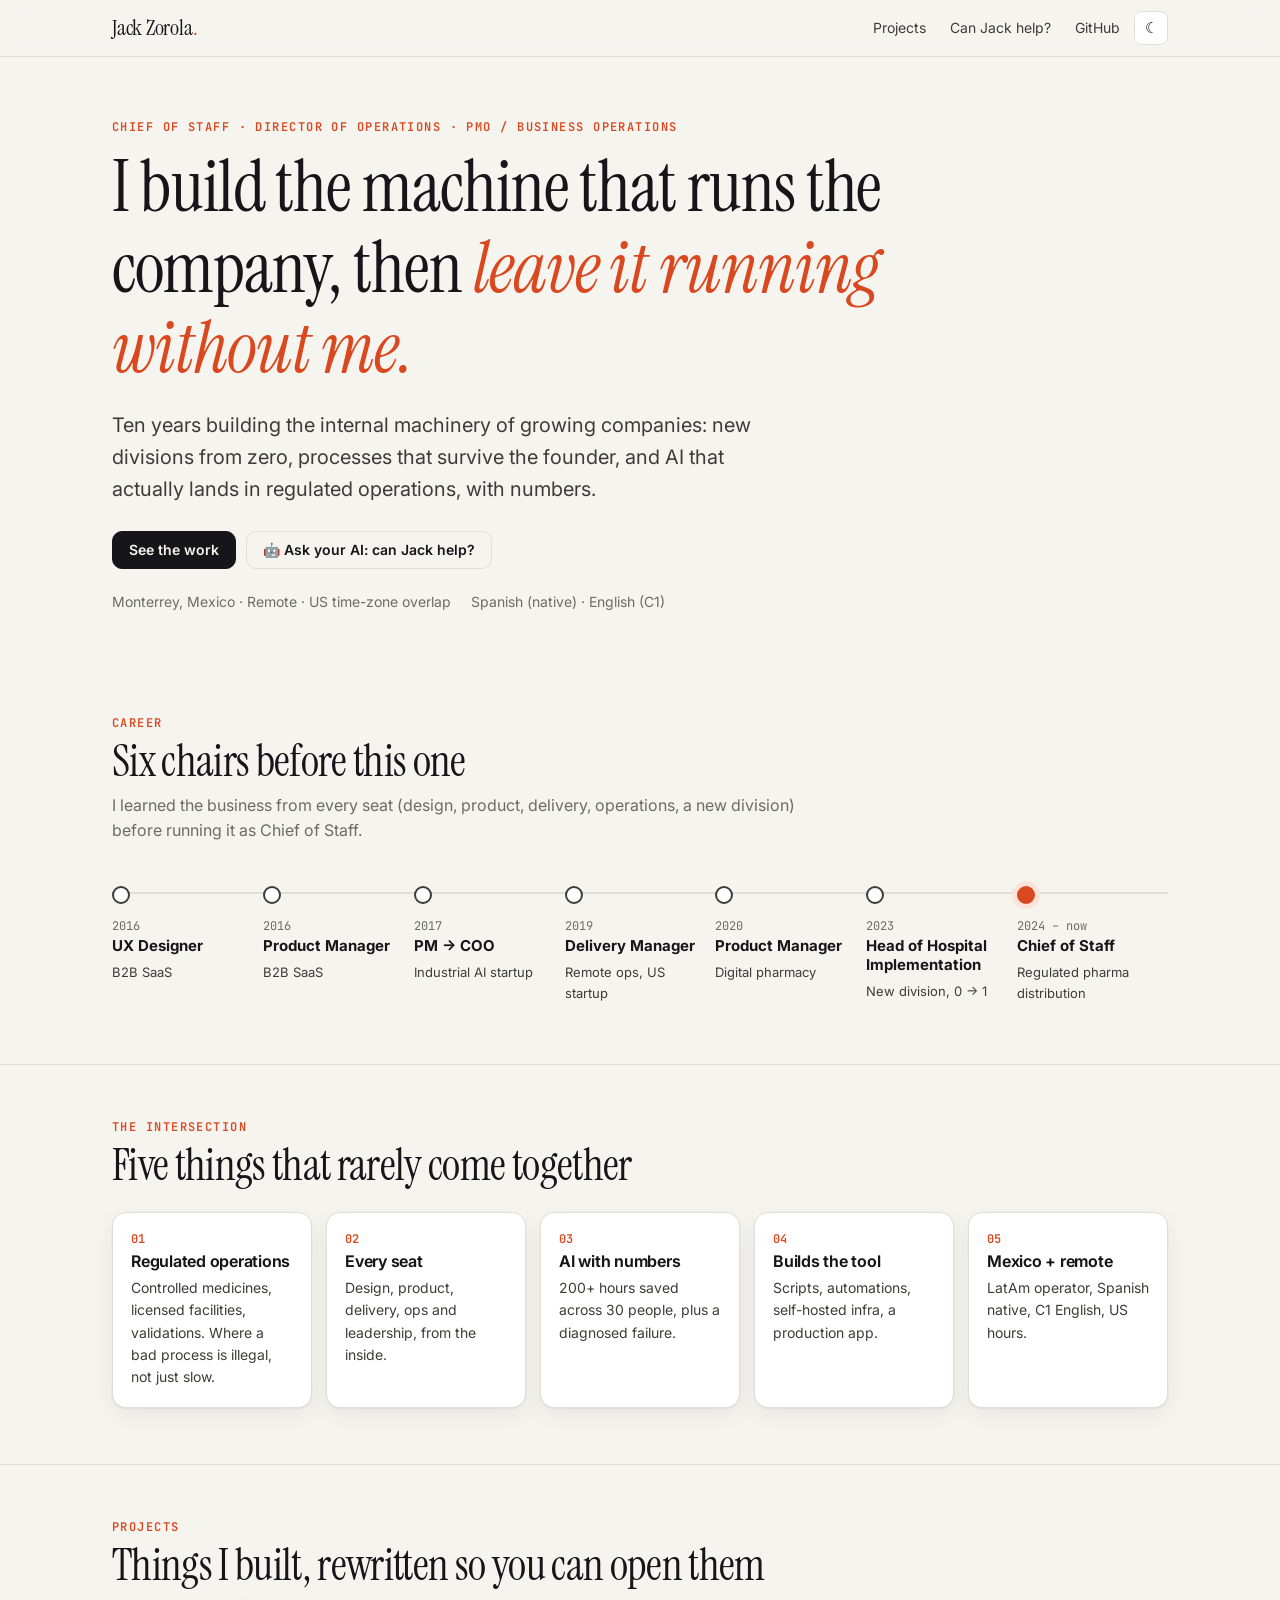
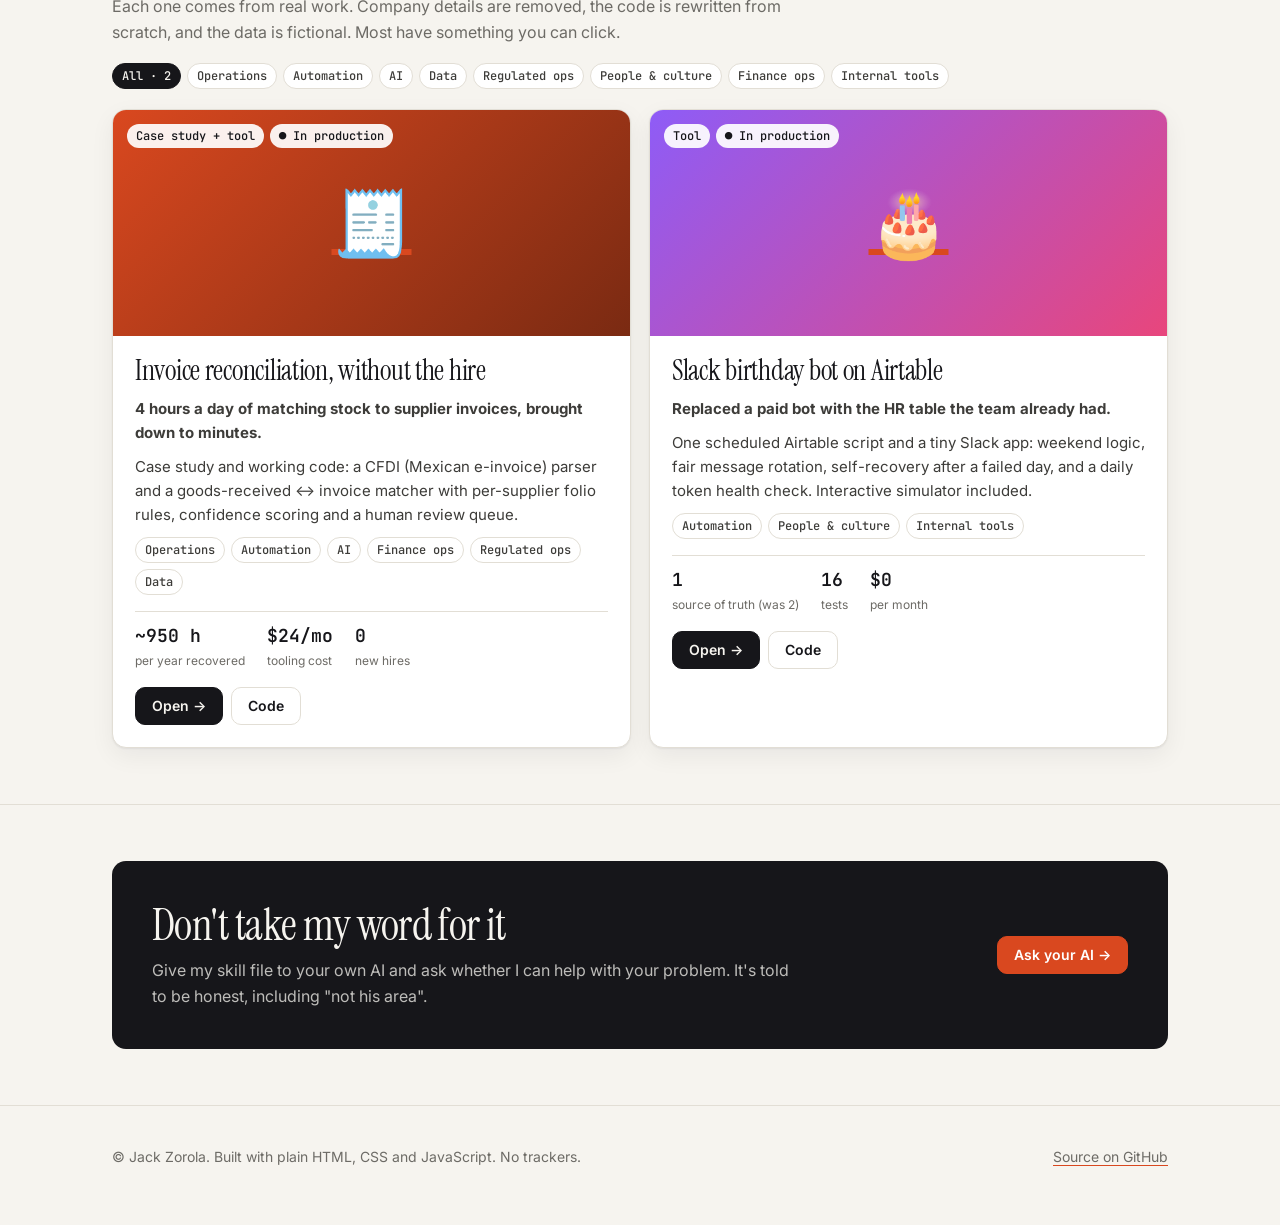
==== index.html @ c822dfbc "Portfolio hub, Can Jack help skill, birthday bot and invoice reconciliation projects Co-Authored-By:" ====
<!doctype html>
<html lang="en">
<head>
<meta charset="utf-8">
<meta name="viewport" content="width=device-width, initial-scale=1">
<title>Jack Zorola · Operations Portfolio</title>
<meta name="description" content="Jack Zorola: Chief of Staff and operations leader. Interactive projects and case studies on operations, automation and AI in regulated businesses.">
<link rel="icon" href="assets/favicon.svg">
<link rel="preconnect" href="https://fonts.googleapis.com"><link rel="preconnect" href="https://fonts.gstatic.com" crossorigin>
<link href="https://fonts.googleapis.com/css2?family=Instrument+Serif:ital@0;1&family=Inter:wght@400;500;600;700&family=JetBrains+Mono:wght@400;600&display=swap" rel="stylesheet">
<link rel="stylesheet" href="assets/site.css">
<style>
  .hero { padding-top: 64px; padding-bottom: 48px; }
  .hero h1 { margin: 14px 0 18px; max-width: 920px; }
  .hero h1 em { color: var(--accent); }
  .cta { display: flex; flex-wrap: wrap; gap: 10px; margin-top: 26px; }
  .facts { display: flex; flex-wrap: wrap; gap: 8px 20px; margin-top: 22px; font-size: 14px; color: var(--muted); }
  .chairs { position: relative; display: grid; grid-template-columns: repeat(7, minmax(120px, 1fr)); gap: 0; overflow-x: auto; padding: 8px 0 4px; }
  .chair { position: relative; padding: 34px 12px 0 0; }
  .chair::before { content: ""; position: absolute; top: 14px; left: 0; right: 0; border-top: 2px solid var(--line); }
  .chair::after { content: ""; position: absolute; top: 8px; left: 0; width: 14px; height: 14px; border-radius: 50%; background: var(--surface); border: 2px solid var(--ink-2); }
  .chair.now::after { background: var(--accent); border-color: var(--accent); box-shadow: 0 0 0 5px var(--accent-soft); }
  .chair b { display: block; font-size: 15px; line-height: 1.25; }
  .chair span { font: 12px var(--mono); color: var(--muted); }
  .chair p { margin: 6px 0 0; font-size: 13px; color: var(--ink-2); }
  .edge { display: grid; gap: 14px; grid-template-columns: 1fr; }
  @media (min-width: 760px) { .edge { grid-template-columns: repeat(5, 1fr); } }
  .edge .card { padding: 18px; } .edge .n { font: 600 12px var(--mono); color: var(--accent); } .edge h3 { font-size: 16px; margin: 6px 0 6px; } .edge p { margin: 0; font-size: 14px; color: var(--ink-2); }
  .filters { display: flex; flex-wrap: wrap; gap: 6px; margin: 18px 0 20px; }
  .filters button { cursor: pointer; }
  .filters button[aria-pressed="true"] { background: var(--ink); color: var(--paper); border-color: var(--ink); }
  .projects { display: grid; gap: 18px; grid-template-columns: 1fr; }
  @media (min-width: 760px) { .projects { grid-template-columns: 1fr 1fr; } }
  .project { display: grid; grid-template-rows: auto 1fr; overflow: hidden; text-decoration: none; transition: transform .15s ease, box-shadow .15s ease; }
  .project:hover { transform: translateY(-2px); color: inherit; }
  .cover { aspect-ratio: 16 / 7; display: grid; place-items: center; font-size: 64px; position: relative; }
  @media (max-width: 560px) { .cover { aspect-ratio: 16 / 10; font-size: 52px; } }
  .cover .kind { position: absolute; left: 14px; top: 14px; }
  .cover .chip { background: rgba(255,255,255,.92); color: #16161a; border: 0; }
  .body { padding: 20px 22px 22px; display: grid; gap: 10px; align-content: start; }
  .body h3 { font-family: var(--serif); font-weight: 400; font-size: 28px; line-height: 1.1; letter-spacing: -.01em; }
  .body p { margin: 0; color: var(--ink-2); font-size: 15px; }
  .metrics { display: flex; gap: 22px; flex-wrap: wrap; margin-top: 6px; padding-top: 12px; border-top: 1px solid var(--line); }
  .metrics div b { display: block; font: 600 18px var(--mono); } .metrics div span { font-size: 12px; color: var(--muted); }
  .links { display: flex; gap: 8px; flex-wrap: wrap; margin-top: 4px; }
  .banner { display: grid; gap: 18px; align-items: center; grid-template-columns: 1fr; padding: 28px; background: var(--ink); color: var(--paper); border-radius: var(--radius); }
  @media (min-width: 860px) { .banner { grid-template-columns: 1fr auto; padding: 40px; } }
  .banner h2 { color: var(--paper); } .banner p { color: color-mix(in srgb, var(--paper) 75%, transparent); margin: 8px 0 0; max-width: 640px; }
  .banner .btn { background: var(--accent); border-color: var(--accent); color: #fff; }
</style>
</head>
<body>
<header class="topbar"><div class="wrap">
  <a class="brand" href="./">Jack Zorola<span>.</span></a>
  <nav><a href="#projects">Projects</a><a href="can-jack-help/">Can Jack help?</a><a class="hide-sm" href="https://github.com/jackzorola10/jackzorola10.github.io">GitHub</a><button class="theme-toggle" type="button"></button></nav>
</div></header>

<main>
<div class="wrap hero">
  <div class="eyebrow" id="roles">Chief of Staff · Director of Operations · PMO</div>
  <h1>I build the machine that runs the company, then <em>leave it running without me.</em></h1>
  <p class="lead" id="pitch"></p>
  <div class="cta">
    <a class="btn" href="#projects">See the work</a>
    <a class="btn ghost" href="can-jack-help/">🤖 Ask your AI: can Jack help?</a>
    <span id="contact-links" style="display:contents"></span>
  </div>
  <div class="facts" id="facts"></div>
</div>

<section><div class="wrap">
  <div class="eyebrow">Career</div>
  <h2 style="margin:8px 0 6px">Six chairs before this one</h2>
  <p class="muted" style="margin:0 0 26px;max-width:700px">I learned the business from every seat (design, product, delivery, operations, a new division) before running it as Chief of Staff.</p>
  <div class="chairs">
    <div class="chair"><span>2016</span><b>UX Designer</b><p>B2B SaaS</p></div>
    <div class="chair"><span>2016</span><b>Product Manager</b><p>B2B SaaS</p></div>
    <div class="chair"><span>2017</span><b>PM → COO</b><p>Industrial AI startup</p></div>
    <div class="chair"><span>2019</span><b>Delivery Manager</b><p>Remote ops, US startup</p></div>
    <div class="chair"><span>2020</span><b>Product Manager</b><p>Digital pharmacy</p></div>
    <div class="chair"><span>2023</span><b>Head of Hospital Implementation</b><p>New division, 0 → 1</p></div>
    <div class="chair now"><span>2024 – now</span><b>Chief of Staff</b><p>Regulated pharma distribution</p></div>
  </div>
</div></section>

<section><div class="wrap">
  <div class="eyebrow">The intersection</div>
  <h2 style="margin:8px 0 22px">Five things that rarely come together</h2>
  <div class="edge">
    <div class="card"><div class="n">01</div><h3>Regulated operations</h3><p>Controlled medicines, licensed facilities, validations. Where a bad process is illegal, not just slow.</p></div>
    <div class="card"><div class="n">02</div><h3>Every seat</h3><p>Design, product, delivery, ops and leadership, from the inside.</p></div>
    <div class="card"><div class="n">03</div><h3>AI with numbers</h3><p>200+ hours saved across 30 people, plus a diagnosed failure.</p></div>
    <div class="card"><div class="n">04</div><h3>Builds the tool</h3><p>Scripts, automations, self-hosted infra, a production app.</p></div>
    <div class="card"><div class="n">05</div><h3>Mexico + remote</h3><p>LatAm operator, Spanish native, C1 English, US hours.</p></div>
  </div>
</div></section>

<section id="projects"><div class="wrap">
  <div class="eyebrow">Projects</div>
  <h2 style="margin:8px 0 4px">Things I built, rewritten so you can open them</h2>
  <p class="muted" style="margin:0;max-width:720px">Each one comes from real work. Company details are removed, the code is rewritten from scratch, and the data is fictional. Most have something you can click.</p>
  <div class="filters" id="filters"></div>
  <div class="projects" id="grid"><p class="muted">Loading…</p></div>
</div></section>

<section><div class="wrap">
  <div class="banner">
    <div><h2>Don't take my word for it</h2><p>Give my skill file to your own AI and ask whether I can help with your problem. It's told to be honest, including "not his area".</p></div>
    <a class="btn" href="can-jack-help/">Ask your AI →</a>
  </div>
</div></section>
</main>

<footer class="footer"><div class="wrap"><span>© Jack Zorola. Built with plain HTML, CSS and JavaScript. No trackers.</span><a href="https://github.com/jackzorola10/jackzorola10.github.io">Source on GitHub</a></div></footer>

<script src="assets/site.js"></script>
<script>
(async () => {
  const $ = id => document.getElementById(id);
  const esc = s => String(s == null ? '' : s).replace(/&/g, '&amp;').replace(/</g, '&lt;').replace(/>/g, '&gt;').replace(/"/g, '&quot;');
  let data;
  try { data = await (await fetch('projects.json')).json(); }
  catch (e) { $('grid').innerHTML = '<p class="muted">Could not load the project list.</p>'; return; }

  const p = data.profile;
  $('pitch').textContent = p.pitch;
  $('roles').textContent = p.roles.join(' · ');
  $('facts').innerHTML = [p.location, p.languages].map(x => `<span>${esc(x)}</span>`).join('');
  const links = [];
  if (p.links.linkedin) links.push(`<a class="btn ghost" href="${esc(p.links.linkedin)}">LinkedIn</a>`);
  if (p.links.email) links.push(`<a class="btn ghost" href="mailto:${esc(p.links.email)}">Email</a>`);
  $('contact-links').innerHTML = links.join('');

  const used = new Set(data.projects.flatMap(x => x.tags));
  const tags = Object.entries(data.tags).filter(([k]) => used.has(k));
  let active = 'all';
  const renderFilters = () => {
    $('filters').innerHTML = [['all', `All · ${data.projects.length}`], ...tags].map(([k, label]) => `<button type="button" class="chip" data-t="${k}" aria-pressed="${active === k}">${esc(label)}</button>`).join('');
    $('filters').querySelectorAll('button').forEach(b => b.addEventListener('click', () => { active = b.dataset.t; renderFilters(); renderGrid(); }));
  };
  const renderGrid = () => {
    const list = data.projects.filter(x => active === 'all' || x.tags.includes(active)).sort((a, b) => (b.featured === true) - (a.featured === true) || b.year - a.year);
    $('grid').innerHTML = list.map(x => `
      <article class="card project">
        <a class="cover" href="${esc(x.page)}" style="background:linear-gradient(135deg, ${esc(x.cover.from)}, ${esc(x.cover.to)})" aria-label="${esc(x.title)}">
          <span class="kind chips"><span class="chip">${esc(x.kind)}</span>${x.status ? `<span class="chip">● ${esc(x.status)}</span>` : ''}</span>${x.cover.emoji}
        </a>
        <div class="body">
          <h3><a href="${esc(x.page)}" style="text-decoration:none">${esc(x.title)}</a></h3>
          <p><b>${esc(x.tagline)}</b></p>
          <p class="small">${esc(x.summary)}</p>
          <div class="chips">${x.tags.map(t => `<span class="chip">${esc(data.tags[t] || t)}</span>`).join('')}</div>
          <div class="metrics">${x.metrics.map(m => `<div><b>${esc(m.value)}</b><span>${esc(m.label)}</span></div>`).join('')}</div>
          <div class="links"><a class="btn" href="${esc(x.page)}">Open →</a>${x.code ? `<a class="btn ghost" href="${esc(x.code)}">Code</a>` : ''}</div>
        </div>
      </article>`).join('') || '<p class="muted">Nothing here yet.</p>';
  };
  renderFilters(); renderGrid();
})();
</script>
</body>
</html>
---- assets/site.css ----
/* Shared design system for every page of the portfolio.
   Tokens first; components below. Light by default, dark by preference or toggle. */
:root {
  --paper: #f6f4ef;
  --surface: #ffffff;
  --surface-2: #efece5;
  --ink: #16161a;
  --ink-2: #3d3c39;
  --muted: #6d6b66;
  --line: #e2ded5;
  --accent: #d9481f;
  --accent-soft: #fbe3da;
  --ok: #1f8a4c;
  --ok-soft: #dcf1e4;
  --warn: #b7791f;
  --warn-soft: #faefd6;
  --info: #2a62d4;
  --info-soft: #e1eafb;
  --bad: #b42318;
  --bad-soft: #fbe1de;
  --shadow: 0 1px 2px rgba(22, 22, 26, .06), 0 8px 24px rgba(22, 22, 26, .06);
  --radius: 14px;
  --serif: "Instrument Serif", Georgia, serif;
  --sans: "Inter", system-ui, -apple-system, "Segoe UI", sans-serif;
  --mono: "JetBrains Mono", ui-monospace, SFMono-Regular, Menlo, monospace;
  color-scheme: light;
}
@media (prefers-color-scheme: dark) {
  :root:not([data-theme="light"]) {
    --paper: #111113; --surface: #1a1a1d; --surface-2: #232327; --ink: #eeebe5; --ink-2: #c9c6bf;
    --muted: #96938c; --line: #2e2d31; --accent: #ff7a4d; --accent-soft: #3a1f16; --ok: #4cc27f;
    --ok-soft: #12301f; --warn: #e3b04b; --warn-soft: #33270f; --info: #7aa2ff; --info-soft: #172443;
    --bad: #ff7b6e; --bad-soft: #3b1714; --shadow: 0 1px 2px rgba(0, 0, 0, .3), 0 8px 24px rgba(0, 0, 0, .25);
    color-scheme: dark;
  }
}
:root[data-theme="dark"] {
  --paper: #111113; --surface: #1a1a1d; --surface-2: #232327; --ink: #eeebe5; --ink-2: #c9c6bf;
  --muted: #96938c; --line: #2e2d31; --accent: #ff7a4d; --accent-soft: #3a1f16; --ok: #4cc27f;
  --ok-soft: #12301f; --warn: #e3b04b; --warn-soft: #33270f; --info: #7aa2ff; --info-soft: #172443;
  --bad: #ff7b6e; --bad-soft: #3b1714; --shadow: 0 1px 2px rgba(0, 0, 0, .3), 0 8px 24px rgba(0, 0, 0, .25);
  color-scheme: dark;
}

* { box-sizing: border-box; }
html { -webkit-text-size-adjust: 100%; }
body { margin: 0; background: var(--paper); color: var(--ink); font: 16px/1.6 var(--sans); overflow-x: hidden; }
a { color: inherit; text-decoration-color: var(--accent); text-underline-offset: 3px; }
a:hover { color: var(--accent); }
img, svg { max-width: 100%; }
code, kbd, .mono { font-family: var(--mono); font-size: .88em; }
:focus-visible { outline: 2px solid var(--accent); outline-offset: 2px; border-radius: 4px; }

.wrap { max-width: 1120px; margin: 0 auto; padding: 0 16px; }
@media (min-width: 720px) { .wrap { padding: 0 32px; } }

/* top bar */
.topbar { border-bottom: 1px solid var(--line); background: color-mix(in srgb, var(--paper) 88%, transparent); backdrop-filter: blur(8px); position: sticky; top: 0; z-index: 10; }
.topbar .wrap { display: flex; align-items: center; gap: 16px; height: 56px; }
.brand { font-family: var(--serif); font-size: 22px; text-decoration: none; letter-spacing: -.01em; }
.brand span { color: var(--accent); }
.topbar nav { margin-left: auto; display: flex; gap: 4px; align-items: center; }
.topbar nav a { font-size: 14px; text-decoration: none; color: var(--ink-2); padding: 6px 10px; border-radius: 8px; }
.topbar nav a:hover { background: var(--surface-2); color: var(--ink); }
.theme-toggle { border: 1px solid var(--line); background: var(--surface); color: var(--ink); border-radius: 8px; width: 34px; height: 34px; cursor: pointer; font-size: 15px; }
@media (max-width: 560px) { .topbar nav a.hide-sm { display: none; } }

/* type */
.eyebrow { font: 600 12px/1 var(--mono); letter-spacing: .12em; text-transform: uppercase; color: var(--accent); }
h1, h2, h3 { line-height: 1.12; letter-spacing: -.015em; margin: 0; }
h1 { font-family: var(--serif); font-weight: 400; font-size: clamp(40px, 7vw, 72px); }
h2 { font-family: var(--serif); font-weight: 400; font-size: clamp(30px, 4.5vw, 44px); }
h3 { font-size: 18px; font-weight: 650; }
.lead { font-size: clamp(17px, 2.2vw, 20px); color: var(--ink-2); max-width: 680px; }
.muted { color: var(--muted); }
.small { font-size: 14px; }
section { padding: 56px 0; }
section + section { border-top: 1px solid var(--line); }

/* building blocks */
.card { background: var(--surface); border: 1px solid var(--line); border-radius: var(--radius); box-shadow: var(--shadow); }
.pad { padding: 20px; }
@media (min-width: 720px) { .pad { padding: 28px; } }
.grid { display: grid; gap: 16px; }
.grid-2 { grid-template-columns: 1fr; }
.grid-3 { grid-template-columns: 1fr; }
@media (min-width: 760px) { .grid-2 { grid-template-columns: 1fr 1fr; } .grid-3 { grid-template-columns: repeat(3, 1fr); } }
.chip { display: inline-flex; align-items: center; gap: 6px; font: 500 12px/1 var(--mono); padding: 6px 9px; border-radius: 999px; border: 1px solid var(--line); background: var(--surface); color: var(--ink-2); white-space: nowrap; }
.chip.ok { background: var(--ok-soft); color: var(--ok); border-color: transparent; }
.chip.warn { background: var(--warn-soft); color: var(--warn); border-color: transparent; }
.chip.info { background: var(--info-soft); color: var(--info); border-color: transparent; }
.chip.bad { background: var(--bad-soft); color: var(--bad); border-color: transparent; }
.chip.accent { background: var(--accent-soft); color: var(--accent); border-color: transparent; }
.chips { display: flex; flex-wrap: wrap; gap: 6px; }
.btn { display: inline-flex; align-items: center; justify-content: center; gap: 8px; font: 600 14px/1 var(--sans); padding: 11px 16px; border-radius: 10px; border: 1px solid var(--ink); background: var(--ink); color: var(--paper); cursor: pointer; text-decoration: none; }
.btn:hover { color: var(--paper); opacity: .9; }
.btn.ghost { background: transparent; color: var(--ink); border-color: var(--line); }
.btn.ghost:hover { background: var(--surface-2); color: var(--ink); }
.btn:disabled { opacity: .4; cursor: not-allowed; }
.stat { font-family: var(--serif); font-size: clamp(36px, 5vw, 52px); line-height: 1; }
.stat-label { font-size: 13px; color: var(--muted); margin-top: 6px; }
input, select { font: inherit; color: var(--ink); background: var(--surface); border: 1px solid var(--line); border-radius: 9px; padding: 9px 11px; min-width: 0; }
label { font-size: 13px; color: var(--muted); }
table { border-collapse: collapse; width: 100%; font-size: 14px; }
th { text-align: left; font: 600 11px/1 var(--mono); letter-spacing: .08em; text-transform: uppercase; color: var(--muted); padding: 10px 8px; border-bottom: 1px solid var(--line); }
td { padding: 10px 8px; border-bottom: 1px solid var(--line); vertical-align: top; }
.table-scroll { overflow-x: auto; -webkit-overflow-scrolling: touch; }
pre { background: var(--surface-2); border: 1px solid var(--line); border-radius: 10px; padding: 14px; overflow-x: auto; font: 13px/1.5 var(--mono); }

/* timeline of phases (case studies) */
.phases { display: grid; gap: 14px; counter-reset: phase; }
@media (min-width: 860px) { .phases { grid-template-columns: repeat(3, 1fr); } }
.phase { position: relative; padding: 22px; }
.phase::before { counter-increment: phase; content: "0" counter(phase); font: 600 12px var(--mono); color: var(--accent); }
.phase h3 { margin: 6px 0 8px; }
.phase .result { margin-top: 14px; padding-top: 12px; border-top: 1px dashed var(--line); font-size: 14px; }

.footer { padding: 40px 0 56px; color: var(--muted); font-size: 14px; border-top: 1px solid var(--line); }
.footer .wrap { display: flex; flex-wrap: wrap; gap: 12px 24px; justify-content: space-between; }

@media (prefers-reduced-motion: reduce) { *, *::before, *::after { animation: none !important; transition: none !important; } }

/* grid children must be allowed to shrink, or wide <pre>/tables push the page sideways on phones */
.grid > *, .phases > *, .xml-grid > *, .sim > *, .chart-row > *, .projects > * { min-width: 0; }
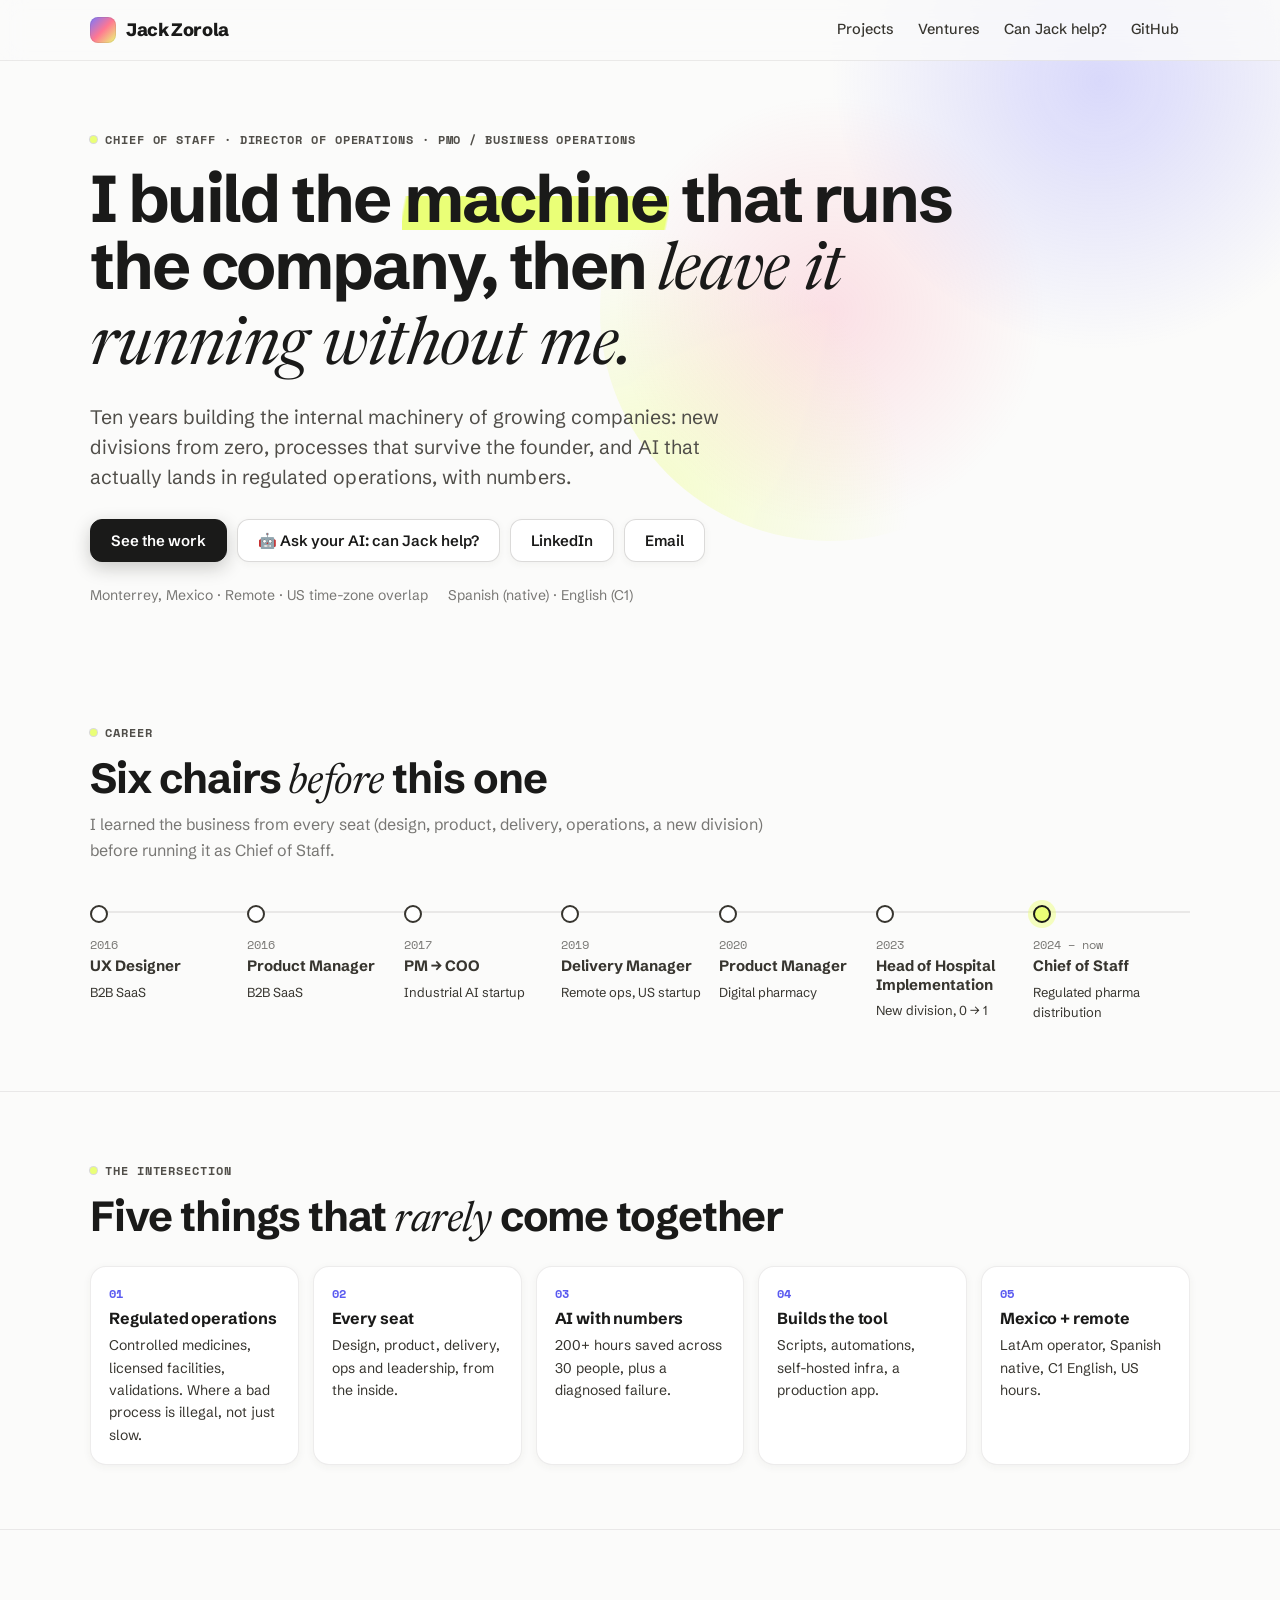
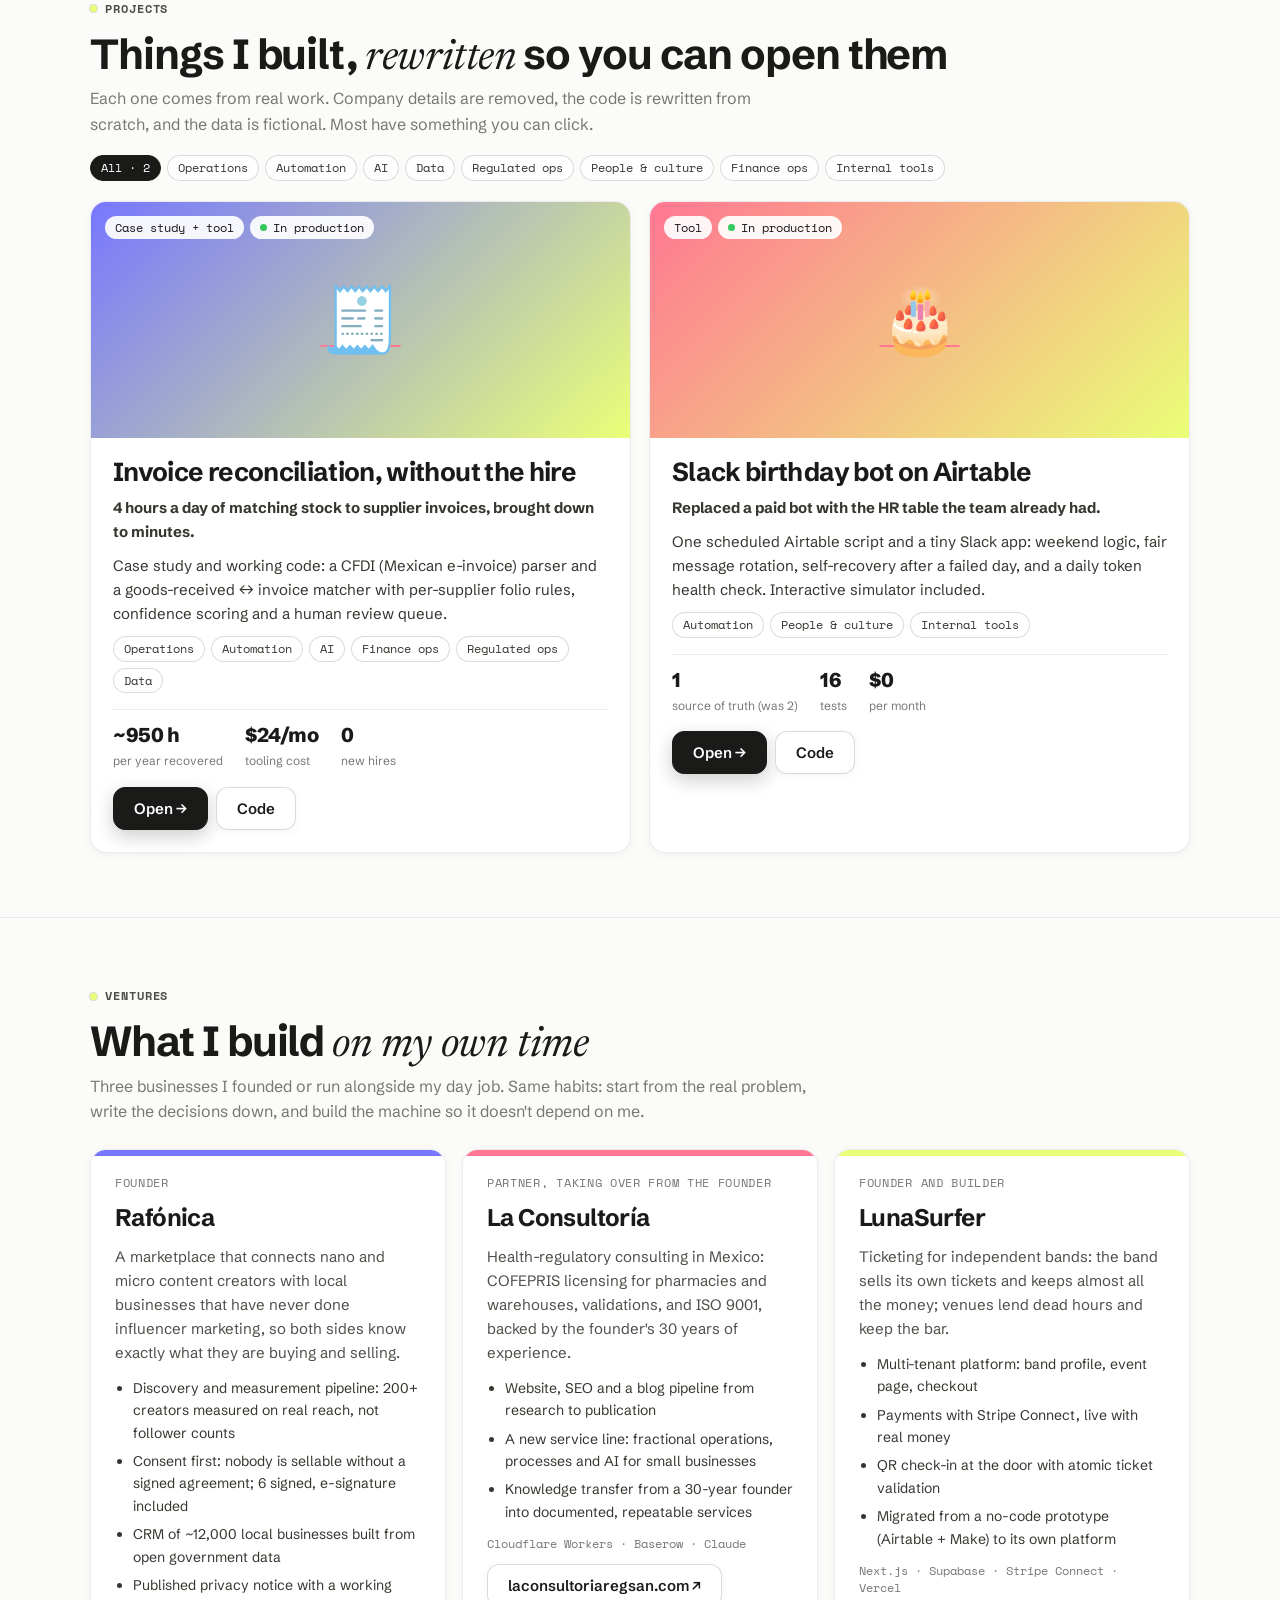
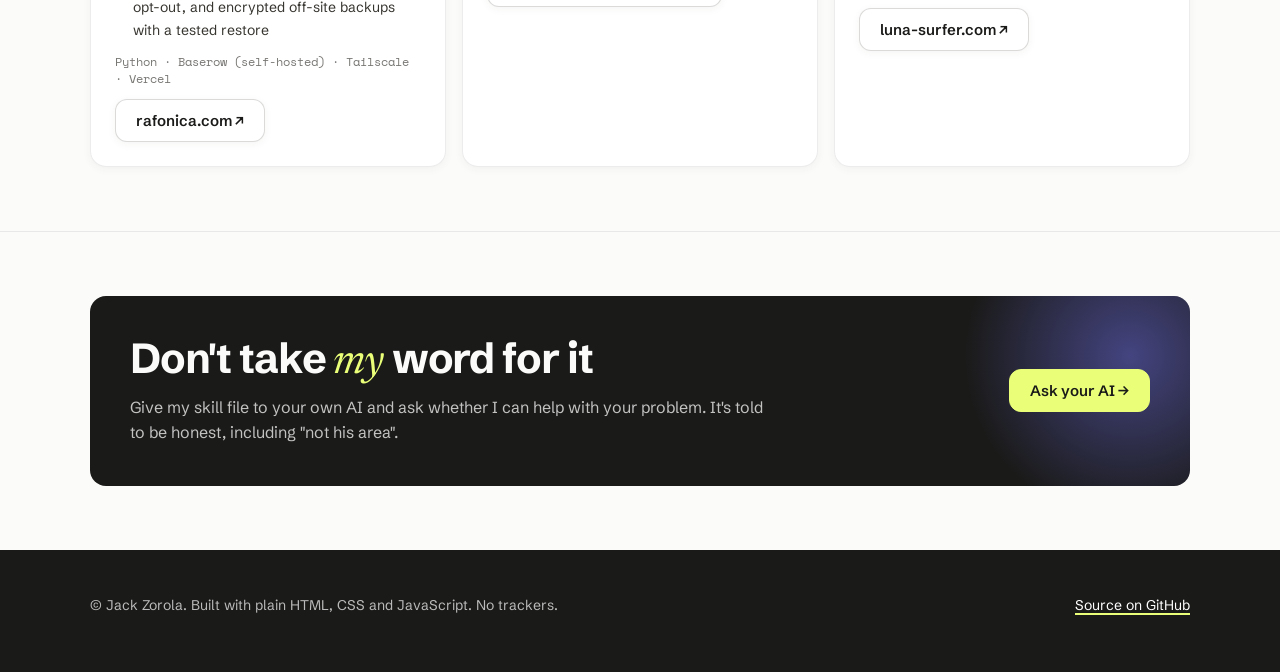
==== commit 191d410a: "Rebrand to personal identity, add contact and ventures Co-Authored-By: Claude Opus 5.5 <noreply@anth" ====
--- a/index.html
+++ b/index.html
@@ -7,28 +7,27 @@
 <meta name="description" content="Jack Zorola: Chief of Staff and operations leader. Interactive projects and case studies on operations, automation and AI in regulated businesses.">
 <link rel="icon" href="assets/favicon.svg">
 <link rel="preconnect" href="https://fonts.googleapis.com"><link rel="preconnect" href="https://fonts.gstatic.com" crossorigin>
-<link href="https://fonts.googleapis.com/css2?family=Instrument+Serif:ital@0;1&family=Inter:wght@400;500;600;700&family=JetBrains+Mono:wght@400;600&display=swap" rel="stylesheet">
+<link href="https://fonts.googleapis.com/css2?family=Schibsted+Grotesk:wght@400;500;600;700;800&family=Newsreader:ital,opsz,wght@0,6..72,400;1,6..72,400&family=Space+Mono:wght@400;700&display=swap" rel="stylesheet">
 <link rel="stylesheet" href="assets/site.css">
 <style>
   .hero { padding-top: 64px; padding-bottom: 48px; }
   .hero h1 { margin: 14px 0 18px; max-width: 920px; }
-  .hero h1 em { color: var(--accent); }
   .cta { display: flex; flex-wrap: wrap; gap: 10px; margin-top: 26px; }
   .facts { display: flex; flex-wrap: wrap; gap: 8px 20px; margin-top: 22px; font-size: 14px; color: var(--muted); }
   .chairs { position: relative; display: grid; grid-template-columns: repeat(7, minmax(120px, 1fr)); gap: 0; overflow-x: auto; padding: 8px 0 4px; }
   .chair { position: relative; padding: 34px 12px 0 0; }
   .chair::before { content: ""; position: absolute; top: 14px; left: 0; right: 0; border-top: 2px solid var(--line); }
   .chair::after { content: ""; position: absolute; top: 8px; left: 0; width: 14px; height: 14px; border-radius: 50%; background: var(--surface); border: 2px solid var(--ink-2); }
-  .chair.now::after { background: var(--accent); border-color: var(--accent); box-shadow: 0 0 0 5px var(--accent-soft); }
+  .chair.now::after { background: var(--lime); border-color: var(--ink); box-shadow: 0 0 0 5px rgba(234,255,119,.45); }
   .chair b { display: block; font-size: 15px; line-height: 1.25; }
   .chair span { font: 12px var(--mono); color: var(--muted); }
   .chair p { margin: 6px 0 0; font-size: 13px; color: var(--ink-2); }
   .edge { display: grid; gap: 14px; grid-template-columns: 1fr; }
   @media (min-width: 760px) { .edge { grid-template-columns: repeat(5, 1fr); } }
-  .edge .card { padding: 18px; } .edge .n { font: 600 12px var(--mono); color: var(--accent); } .edge h3 { font-size: 16px; margin: 6px 0 6px; } .edge p { margin: 0; font-size: 14px; color: var(--ink-2); }
+  .edge .card { padding: 18px; } .edge .n { font: 700 12px var(--mono); color: var(--accent); } .edge h3 { font-size: 16px; margin: 6px 0 6px; } .edge p { margin: 0; font-size: 14px; color: var(--ink-2); }
   .filters { display: flex; flex-wrap: wrap; gap: 6px; margin: 18px 0 20px; }
   .filters button { cursor: pointer; }
-  .filters button[aria-pressed="true"] { background: var(--ink); color: var(--paper); border-color: var(--ink); }
+  .filters button[aria-pressed="true"] { background: var(--ink); color: #fff; border-color: var(--ink); }
   .projects { display: grid; gap: 18px; grid-template-columns: 1fr; }
   @media (min-width: 760px) { .projects { grid-template-columns: 1fr 1fr; } }
   .project { display: grid; grid-template-rows: auto 1fr; overflow: hidden; text-decoration: none; transition: transform .15s ease, box-shadow .15s ease; }
@@ -38,27 +37,36 @@
   .cover .kind { position: absolute; left: 14px; top: 14px; }
   .cover .chip { background: rgba(255,255,255,.92); color: #16161a; border: 0; }
   .body { padding: 20px 22px 22px; display: grid; gap: 10px; align-content: start; }
-  .body h3 { font-family: var(--serif); font-weight: 400; font-size: 28px; line-height: 1.1; letter-spacing: -.01em; }
+  .body h3 { font-weight: 700; font-size: 26px; line-height: 1.1; letter-spacing: -.025em; }
   .body p { margin: 0; color: var(--ink-2); font-size: 15px; }
   .metrics { display: flex; gap: 22px; flex-wrap: wrap; margin-top: 6px; padding-top: 12px; border-top: 1px solid var(--line); }
-  .metrics div b { display: block; font: 600 18px var(--mono); } .metrics div span { font-size: 12px; color: var(--muted); }
+  .metrics div b { display: block; font: 800 20px var(--sans); color: var(--ink); letter-spacing: -.02em; } .metrics div span { font-size: 12px; color: var(--muted); }
   .links { display: flex; gap: 8px; flex-wrap: wrap; margin-top: 4px; }
+  .ventures { display: grid; gap: 16px; grid-template-columns: 1fr; }
+  @media (min-width: 900px) { .ventures { grid-template-columns: repeat(3, 1fr); } }
+  .venture { padding: 24px; display: grid; gap: 12px; align-content: start; position: relative; overflow: hidden; }
+  .venture::before { content: ""; position: absolute; inset: 0 0 auto 0; height: 6px; background: var(--v); }
+  .venture h3 { font-size: 24px; letter-spacing: -.025em; }
+  .venture .role { font: 400 11.5px var(--mono); color: var(--muted); text-transform: uppercase; letter-spacing: .06em; }
+  .venture p { margin: 0; font-size: 15px; color: var(--soft); }
+  .venture ul { margin: 0; padding-left: 18px; font-size: 14px; color: var(--ink-2); display: grid; gap: 6px; }
+  .venture .stack { font: 400 11.5px var(--mono); color: var(--muted); }
   .banner { display: grid; gap: 18px; align-items: center; grid-template-columns: 1fr; padding: 28px; background: var(--ink); color: var(--paper); border-radius: var(--radius); }
   @media (min-width: 860px) { .banner { grid-template-columns: 1fr auto; padding: 40px; } }
   .banner h2 { color: var(--paper); } .banner p { color: color-mix(in srgb, var(--paper) 75%, transparent); margin: 8px 0 0; max-width: 640px; }
-  .banner .btn { background: var(--accent); border-color: var(--accent); color: #fff; }
+  .banner { position: relative; overflow: hidden; } .banner::after { content: ""; position: absolute; right: -120px; top: -120px; width: 360px; height: 360px; border-radius: 50%; background: radial-gradient(circle, rgba(119,119,255,.45), rgba(119,119,255,0) 65%); } .banner > * { position: relative; z-index: 1; } .banner .btn { background: var(--lime); border-color: var(--lime); color: var(--ink); box-shadow: none; } .banner h2 em { color: var(--lime); }
 </style>
 </head>
 <body>
 <header class="topbar"><div class="wrap">
   <a class="brand" href="./">Jack Zorola<span>.</span></a>
-  <nav><a href="#projects">Projects</a><a href="can-jack-help/">Can Jack help?</a><a class="hide-sm" href="https://github.com/jackzorola10/jackzorola10.github.io">GitHub</a><button class="theme-toggle" type="button"></button></nav>
+  <nav><a href="#projects">Projects</a><a class="hide-sm" href="#ventures">Ventures</a><a href="can-jack-help/">Can Jack help?</a><a class="hide-sm" href="https://github.com/jackzorola10/jackzorola10.github.io">GitHub</a></nav>
 </div></header>
 
 <main>
 <div class="wrap hero">
   <div class="eyebrow" id="roles">Chief of Staff · Director of Operations · PMO</div>
-  <h1>I build the machine that runs the company, then <em>leave it running without me.</em></h1>
+  <h1>I build the <span class="hl">machine</span> that runs the company, then <em>leave it running without me.</em></h1>
   <p class="lead" id="pitch"></p>
   <div class="cta">
     <a class="btn" href="#projects">See the work</a>
@@ -70,7 +78,7 @@
 
 <section><div class="wrap">
   <div class="eyebrow">Career</div>
-  <h2 style="margin:8px 0 6px">Six chairs before this one</h2>
+  <h2 style="margin:12px 0 6px">Six chairs <em>before</em> this one</h2>
   <p class="muted" style="margin:0 0 26px;max-width:700px">I learned the business from every seat (design, product, delivery, operations, a new division) before running it as Chief of Staff.</p>
   <div class="chairs">
     <div class="chair"><span>2016</span><b>UX Designer</b><p>B2B SaaS</p></div>
@@ -85,7 +93,7 @@
 
 <section><div class="wrap">
   <div class="eyebrow">The intersection</div>
-  <h2 style="margin:8px 0 22px">Five things that rarely come together</h2>
+  <h2 style="margin:12px 0 22px">Five things that <em>rarely</em> come together</h2>
   <div class="edge">
     <div class="card"><div class="n">01</div><h3>Regulated operations</h3><p>Controlled medicines, licensed facilities, validations. Where a bad process is illegal, not just slow.</p></div>
     <div class="card"><div class="n">02</div><h3>Every seat</h3><p>Design, product, delivery, ops and leadership, from the inside.</p></div>
@@ -97,15 +105,22 @@
 
 <section id="projects"><div class="wrap">
   <div class="eyebrow">Projects</div>
-  <h2 style="margin:8px 0 4px">Things I built, rewritten so you can open them</h2>
+  <h2 style="margin:12px 0 4px">Things I built, <em>rewritten</em> so you can open them</h2>
   <p class="muted" style="margin:0;max-width:720px">Each one comes from real work. Company details are removed, the code is rewritten from scratch, and the data is fictional. Most have something you can click.</p>
   <div class="filters" id="filters"></div>
   <div class="projects" id="grid"><p class="muted">Loading…</p></div>
 </div></section>
 
+<section id="ventures"><div class="wrap">
+  <div class="eyebrow">Ventures</div>
+  <h2 style="margin:12px 0 4px">What I build <em>on my own time</em></h2>
+  <p class="muted" style="margin:0 0 24px;max-width:720px">Three businesses I founded or run alongside my day job. Same habits: start from the real problem, write the decisions down, and build the machine so it doesn't depend on me.</p>
+  <div class="ventures" id="ventures-grid"></div>
+</div></section>
+
 <section><div class="wrap">
   <div class="banner">
-    <div><h2>Don't take my word for it</h2><p>Give my skill file to your own AI and ask whether I can help with your problem. It's told to be honest, including "not his area".</p></div>
+    <div><h2>Don't take <em>my</em> word for it</h2><p>Give my skill file to your own AI and ask whether I can help with your problem. It's told to be honest, including "not his area".</p></div>
     <a class="btn" href="can-jack-help/">Ask your AI →</a>
   </div>
 </div></section>
@@ -143,7 +158,7 @@
     $('grid').innerHTML = list.map(x => `
       <article class="card project">
         <a class="cover" href="${esc(x.page)}" style="background:linear-gradient(135deg, ${esc(x.cover.from)}, ${esc(x.cover.to)})" aria-label="${esc(x.title)}">
-          <span class="kind chips"><span class="chip">${esc(x.kind)}</span>${x.status ? `<span class="chip">● ${esc(x.status)}</span>` : ''}</span>${x.cover.emoji}
+          <span class="kind chips"><span class="chip">${esc(x.kind)}</span>${x.status ? `<span class="chip live">${esc(x.status)}</span>` : ''}</span>${x.cover.emoji}
         </a>
         <div class="body">
           <h3><a href="${esc(x.page)}" style="text-decoration:none">${esc(x.title)}</a></h3>
@@ -156,6 +171,15 @@
       </article>`).join('') || '<p class="muted">Nothing here yet.</p>';
   };
   renderFilters(); renderGrid();
+  $('ventures-grid').innerHTML = (data.ventures || []).map(v => `
+    <article class="card venture" style="--v:${esc(v.accent)}">
+      <div class="role">${esc(v.role)}</div>
+      <h3>${esc(v.name)}</h3>
+      <p>${esc(v.what)}</p>
+      <ul>${v.built.map(b => `<li>${esc(b)}</li>`).join('')}</ul>
+      <div class="stack">${esc(v.stack)}</div>
+      <div><a class="btn ghost" href="${esc(v.url)}" target="_blank" rel="noopener">${esc(v.url.replace('https://', ''))} ↗</a></div>
+    </article>`).join('');
 })();
 </script>
 </body>
--- a/assets/site.css
+++ b/assets/site.css
@@ -1,81 +1,86 @@
 /* Shared design system for every page of the portfolio.
-   Tokens first; components below. Light by default, dark by preference or toggle. */
+   Same family as rafonica.com: warm Notion-like canvas, near-black ink, three bright accents
+   (lime, pink, lilac) used in small doses, a grotesk sans with an occasional editorial italic. */
 :root {
-  --paper: #f6f4ef;
+  --paper: #fbfbfa;
   --surface: #ffffff;
-  --surface-2: #efece5;
-  --ink: #16161a;
-  --ink-2: #3d3c39;
-  --muted: #6d6b66;
-  --line: #e2ded5;
-  --accent: #d9481f;
-  --accent-soft: #fbe3da;
-  --ok: #1f8a4c;
-  --ok-soft: #dcf1e4;
-  --warn: #b7791f;
-  --warn-soft: #faefd6;
-  --info: #2a62d4;
-  --info-soft: #e1eafb;
-  --bad: #b42318;
-  --bad-soft: #fbe1de;
-  --shadow: 0 1px 2px rgba(22, 22, 26, .06), 0 8px 24px rgba(22, 22, 26, .06);
-  --radius: 14px;
-  --serif: "Instrument Serif", Georgia, serif;
-  --sans: "Inter", system-ui, -apple-system, "Segoe UI", sans-serif;
-  --mono: "JetBrains Mono", ui-monospace, SFMono-Regular, Menlo, monospace;
+  --surface-2: #f4f3f0;
+  --ink: #1a1a19;
+  --ink-2: #37352f;
+  --soft: #504e49;
+  --muted: #787774;
+  --line: rgba(55, 53, 47, .09);
+  --line-2: rgba(55, 53, 47, .18);
+  --lime: #eaff77;
+  --pink: #ff7792;
+  --lilac: #7777ff;
+  --accent: #5a5af0;          /* lilac, deepened for text on the light canvas */
+  --accent-soft: #ececff;
+  --live: #34c759;            /* only means "running right now" */
+  --ok: #1d7a43; --ok-soft: #e3f6e9;
+  --warn: #8a5a00; --warn-soft: #fff2cc;
+  --info: #4848d8; --info-soft: #ececff;
+  --bad: #c0335a; --bad-soft: #ffe6ec;
+  --grad: linear-gradient(135deg, var(--lilac), var(--pink), var(--lime));
+  --grad-bar: linear-gradient(90deg, var(--lilac), var(--lime));
+  --shadow: 0 2px 8px rgba(55, 53, 47, .05);
+  --shadow-lg: 0 10px 24px -10px rgba(55, 53, 47, .35);
+  --radius: 16px;
+  --sans: "Schibsted Grotesk", system-ui, -apple-system, "Segoe UI", sans-serif;
+  --serif: "Newsreader", Georgia, serif;
+  --mono: "Space Mono", ui-monospace, SFMono-Regular, Menlo, monospace;
   color-scheme: light;
 }
-@media (prefers-color-scheme: dark) {
-  :root:not([data-theme="light"]) {
-    --paper: #111113; --surface: #1a1a1d; --surface-2: #232327; --ink: #eeebe5; --ink-2: #c9c6bf;
-    --muted: #96938c; --line: #2e2d31; --accent: #ff7a4d; --accent-soft: #3a1f16; --ok: #4cc27f;
-    --ok-soft: #12301f; --warn: #e3b04b; --warn-soft: #33270f; --info: #7aa2ff; --info-soft: #172443;
-    --bad: #ff7b6e; --bad-soft: #3b1714; --shadow: 0 1px 2px rgba(0, 0, 0, .3), 0 8px 24px rgba(0, 0, 0, .25);
-    color-scheme: dark;
-  }
-}
-:root[data-theme="dark"] {
-  --paper: #111113; --surface: #1a1a1d; --surface-2: #232327; --ink: #eeebe5; --ink-2: #c9c6bf;
-  --muted: #96938c; --line: #2e2d31; --accent: #ff7a4d; --accent-soft: #3a1f16; --ok: #4cc27f;
-  --ok-soft: #12301f; --warn: #e3b04b; --warn-soft: #33270f; --info: #7aa2ff; --info-soft: #172443;
-  --bad: #ff7b6e; --bad-soft: #3b1714; --shadow: 0 1px 2px rgba(0, 0, 0, .3), 0 8px 24px rgba(0, 0, 0, .25);
-  color-scheme: dark;
-}
+
+@keyframes drift { 0% { transform: translate(0, 0) scale(1); } 33% { transform: translate(3%, -4%) scale(1.06); } 66% { transform: translate(-3%, 3%) scale(.97); } 100% { transform: translate(0, 0) scale(1); } }
+@keyframes rise { from { opacity: 0; transform: translateY(10px); } }
+@keyframes blink { 0%, 100% { opacity: 1; } 50% { opacity: .25; } }
 
 * { box-sizing: border-box; }
 html { -webkit-text-size-adjust: 100%; }
-body { margin: 0; background: var(--paper); color: var(--ink); font: 16px/1.6 var(--sans); overflow-x: hidden; }
-a { color: inherit; text-decoration-color: var(--accent); text-underline-offset: 3px; }
-a:hover { color: var(--accent); }
+body { margin: 0; background: var(--paper); color: var(--ink-2); font: 16px/1.6 var(--sans); overflow-x: hidden; -webkit-font-smoothing: antialiased; }
+::selection { background: var(--lime); color: var(--ink); }
+a { color: inherit; text-decoration-color: var(--pink); text-decoration-thickness: 2px; text-underline-offset: 3px; }
+a:hover { color: var(--ink); text-decoration-color: var(--lilac); }
 img, svg { max-width: 100%; }
-code, kbd, .mono { font-family: var(--mono); font-size: .88em; }
-:focus-visible { outline: 2px solid var(--accent); outline-offset: 2px; border-radius: 4px; }
+code, kbd, .mono { font-family: var(--mono); font-size: .86em; }
+:focus-visible { outline: 2px solid var(--lilac); outline-offset: 2px; border-radius: 4px; }
 
-.wrap { max-width: 1120px; margin: 0 auto; padding: 0 16px; }
-@media (min-width: 720px) { .wrap { padding: 0 32px; } }
+.wrap { max-width: 1160px; margin: 0 auto; padding: 0 16px; }
+@media (min-width: 720px) { .wrap { padding: 0 30px; } }
 
-/* top bar */
-.topbar { border-bottom: 1px solid var(--line); background: color-mix(in srgb, var(--paper) 88%, transparent); backdrop-filter: blur(8px); position: sticky; top: 0; z-index: 10; }
-.topbar .wrap { display: flex; align-items: center; gap: 16px; height: 56px; }
-.brand { font-family: var(--serif); font-size: 22px; text-decoration: none; letter-spacing: -.01em; }
-.brand span { color: var(--accent); }
-.topbar nav { margin-left: auto; display: flex; gap: 4px; align-items: center; }
-.topbar nav a { font-size: 14px; text-decoration: none; color: var(--ink-2); padding: 6px 10px; border-radius: 8px; }
+/* top bar: frosted glass over the warm canvas */
+.topbar { border-bottom: 1px solid var(--line); background: rgba(251, 251, 250, .82); backdrop-filter: blur(12px); -webkit-backdrop-filter: blur(12px); position: sticky; top: 0; z-index: 50; }
+.topbar .wrap { display: flex; align-items: center; gap: 16px; height: 60px; }
+.brand { display: inline-flex; align-items: center; gap: 10px; font-weight: 800; font-size: 18px; letter-spacing: -.02em; color: var(--ink); text-decoration: none; }
+.brand::before { content: ""; width: 26px; height: 26px; border-radius: 8px; background: var(--grad); box-shadow: inset 0 0 0 1px rgba(26, 26, 25, .08); }
+.brand span { display: none; }
+.topbar nav { margin-left: auto; display: flex; gap: 2px; align-items: center; }
+.topbar nav a { font-size: 14.5px; font-weight: 500; text-decoration: none; color: var(--ink-2); padding: 7px 11px; border-radius: 10px; }
 .topbar nav a:hover { background: var(--surface-2); color: var(--ink); }
-.theme-toggle { border: 1px solid var(--line); background: var(--surface); color: var(--ink); border-radius: 8px; width: 34px; height: 34px; cursor: pointer; font-size: 15px; }
+.theme-toggle { display: none; }
 @media (max-width: 560px) { .topbar nav a.hide-sm { display: none; } }
 
 /* type */
-.eyebrow { font: 600 12px/1 var(--mono); letter-spacing: .12em; text-transform: uppercase; color: var(--accent); }
-h1, h2, h3 { line-height: 1.12; letter-spacing: -.015em; margin: 0; }
-h1 { font-family: var(--serif); font-weight: 400; font-size: clamp(40px, 7vw, 72px); }
-h2 { font-family: var(--serif); font-weight: 400; font-size: clamp(30px, 4.5vw, 44px); }
-h3 { font-size: 18px; font-weight: 650; }
-.lead { font-size: clamp(17px, 2.2vw, 20px); color: var(--ink-2); max-width: 680px; }
+.eyebrow { display: inline-flex; align-items: center; gap: 8px; font: 700 11.5px/1 var(--mono); letter-spacing: .08em; text-transform: uppercase; color: var(--soft); }
+.eyebrow::before { content: ""; width: 7px; height: 7px; border-radius: 999px; background: var(--lime); box-shadow: 0 0 0 1px rgba(26, 26, 25, .15); flex: none; }
+h1, h2, h3 { color: var(--ink); margin: 0; }
+h1 { font-weight: 700; font-size: clamp(38px, 6.4vw, 66px); line-height: 1.02; letter-spacing: -.032em; }
+h2 { font-weight: 700; font-size: clamp(28px, 4.2vw, 42px); line-height: 1.08; letter-spacing: -.025em; }
+h3 { font-size: 18px; font-weight: 700; line-height: 1.25; letter-spacing: -.01em; }
+h1 em, h2 em, .it { font-family: var(--serif); font-style: italic; font-weight: 400; letter-spacing: -.01em; }
+.hl { white-space: nowrap; padding: 0 .04em; background-image: linear-gradient(101deg, rgba(234, 255, 119, 0) 1%, var(--lime) 2%, var(--lime) 98%, rgba(234, 255, 119, 0) 99%); background-repeat: no-repeat; background-size: 100% 42%; background-position: 0 82%; }
+.lead { font-size: clamp(17px, 2vw, 19.5px); line-height: 1.55; color: var(--soft); max-width: 34em; }
 .muted { color: var(--muted); }
 .small { font-size: 14px; }
-section { padding: 56px 0; }
+section { padding: 64px 0; }
 section + section { border-top: 1px solid var(--line); }
+
+/* hero: drifting colour blobs behind the text, like rafonica.com */
+.hero { position: relative; isolation: isolate; animation: rise .7s ease both; }
+.hero::before, .hero::after { content: ""; position: absolute; z-index: -1; border-radius: 50%; pointer-events: none; }
+.hero::before { width: 560px; height: 560px; top: -260px; right: -160px; background: radial-gradient(circle, rgba(119, 119, 255, .26), rgba(119, 119, 255, 0) 68%); animation: drift 18s ease-in-out infinite; }
+.hero::after { width: 460px; height: 460px; top: 20px; right: 160px; background: radial-gradient(circle, rgba(255, 119, 146, .2), rgba(255, 119, 146, 0) 66%), radial-gradient(circle at 10% 90%, rgba(234, 255, 119, .35), rgba(234, 255, 119, 0) 45%); animation: drift 22s ease-in-out infinite reverse; }
 
 /* building blocks */
 .card { background: var(--surface); border: 1px solid var(--line); border-radius: var(--radius); box-shadow: var(--shadow); }
@@ -85,40 +90,43 @@
 .grid-2 { grid-template-columns: 1fr; }
 .grid-3 { grid-template-columns: 1fr; }
 @media (min-width: 760px) { .grid-2 { grid-template-columns: 1fr 1fr; } .grid-3 { grid-template-columns: repeat(3, 1fr); } }
-.chip { display: inline-flex; align-items: center; gap: 6px; font: 500 12px/1 var(--mono); padding: 6px 9px; border-radius: 999px; border: 1px solid var(--line); background: var(--surface); color: var(--ink-2); white-space: nowrap; }
+.chip { display: inline-flex; align-items: center; gap: 6px; font: 400 11.5px/1 var(--mono); padding: 6px 10px; border-radius: 999px; border: 1px solid var(--line-2); background: rgba(255, 255, 255, .8); color: var(--ink-2); white-space: nowrap; }
 .chip.ok { background: var(--ok-soft); color: var(--ok); border-color: transparent; }
 .chip.warn { background: var(--warn-soft); color: var(--warn); border-color: transparent; }
 .chip.info { background: var(--info-soft); color: var(--info); border-color: transparent; }
 .chip.bad { background: var(--bad-soft); color: var(--bad); border-color: transparent; }
-.chip.accent { background: var(--accent-soft); color: var(--accent); border-color: transparent; }
+.chip.accent { background: var(--lime); color: var(--ink); border-color: transparent; }
+.chip.live::before { content: ""; width: 7px; height: 7px; border-radius: 999px; background: var(--live); animation: blink 1.6s ease-in-out infinite; }
 .chips { display: flex; flex-wrap: wrap; gap: 6px; }
-.btn { display: inline-flex; align-items: center; justify-content: center; gap: 8px; font: 600 14px/1 var(--sans); padding: 11px 16px; border-radius: 10px; border: 1px solid var(--ink); background: var(--ink); color: var(--paper); cursor: pointer; text-decoration: none; }
-.btn:hover { color: var(--paper); opacity: .9; }
-.btn.ghost { background: transparent; color: var(--ink); border-color: var(--line); }
-.btn.ghost:hover { background: var(--surface-2); color: var(--ink); }
-.btn:disabled { opacity: .4; cursor: not-allowed; }
-.stat { font-family: var(--serif); font-size: clamp(36px, 5vw, 52px); line-height: 1; }
-.stat-label { font-size: 13px; color: var(--muted); margin-top: 6px; }
-input, select { font: inherit; color: var(--ink); background: var(--surface); border: 1px solid var(--line); border-radius: 9px; padding: 9px 11px; min-width: 0; }
+.btn { display: inline-flex; align-items: center; justify-content: center; gap: 9px; font: 600 15px/1 var(--sans); padding: 13px 20px; border-radius: 12px; border: 1px solid var(--ink); background: var(--ink); color: #fff; cursor: pointer; text-decoration: none; box-shadow: 0 6px 18px rgba(26, 26, 25, .22); transition: background .2s, transform .2s, border-color .2s; }
+.btn:hover { background: var(--ink-2); color: #fff; transform: translateY(-1px); }
+.btn.ghost { background: #fff; color: var(--ink); border-color: var(--line-2); box-shadow: var(--shadow); }
+.btn.ghost:hover { border-color: var(--ink); color: var(--ink); background: #fff; }
+.btn:disabled { opacity: .4; cursor: not-allowed; transform: none; }
+.stat { font-weight: 800; font-size: clamp(32px, 4.6vw, 48px); line-height: 1; letter-spacing: -.035em; color: var(--ink); }
+.stat-label { font-size: 13.5px; color: var(--muted); margin-top: 8px; }
+input, select { font: inherit; color: var(--ink); background: #fff; border: 1px solid var(--line-2); border-radius: 10px; padding: 9px 11px; min-width: 0; }
 label { font-size: 13px; color: var(--muted); }
 table { border-collapse: collapse; width: 100%; font-size: 14px; }
-th { text-align: left; font: 600 11px/1 var(--mono); letter-spacing: .08em; text-transform: uppercase; color: var(--muted); padding: 10px 8px; border-bottom: 1px solid var(--line); }
+th { text-align: left; font: 700 10.5px/1 var(--mono); letter-spacing: .08em; text-transform: uppercase; color: var(--muted); padding: 10px 8px; border-bottom: 1px solid var(--line-2); }
 td { padding: 10px 8px; border-bottom: 1px solid var(--line); vertical-align: top; }
 .table-scroll { overflow-x: auto; -webkit-overflow-scrolling: touch; }
-pre { background: var(--surface-2); border: 1px solid var(--line); border-radius: 10px; padding: 14px; overflow-x: auto; font: 13px/1.5 var(--mono); }
+pre { background: var(--surface-2); border: 1px solid var(--line); border-radius: 12px; padding: 14px; overflow-x: auto; font: 12.5px/1.55 var(--mono); color: var(--ink-2); }
 
-/* timeline of phases (case studies) */
+/* phases (case studies) */
 .phases { display: grid; gap: 14px; counter-reset: phase; }
 @media (min-width: 860px) { .phases { grid-template-columns: repeat(3, 1fr); } }
-.phase { position: relative; padding: 22px; }
-.phase::before { counter-increment: phase; content: "0" counter(phase); font: 600 12px var(--mono); color: var(--accent); }
-.phase h3 { margin: 6px 0 8px; }
-.phase .result { margin-top: 14px; padding-top: 12px; border-top: 1px dashed var(--line); font-size: 14px; }
+.phase { position: relative; padding: 24px; }
+.phase::before { counter-increment: phase; content: "0" counter(phase); display: inline-grid; place-items: center; width: 34px; height: 34px; border-radius: 10px; background: var(--grad); color: var(--ink); font: 700 12px var(--mono); }
+.phase h3 { margin: 12px 0 8px; }
+.phase .result { margin-top: 14px; padding-top: 12px; border-top: 1px dashed var(--line-2); font-size: 14px; }
 
-.footer { padding: 40px 0 56px; color: var(--muted); font-size: 14px; border-top: 1px solid var(--line); }
+/* footer: dark ink band */
+.footer { padding: 44px 0 56px; background: var(--ink); color: rgba(255, 255, 255, .7); font-size: 14px; }
+.footer a { color: #fff; text-decoration-color: var(--lime); }
 .footer .wrap { display: flex; flex-wrap: wrap; gap: 12px 24px; justify-content: space-between; }
-
-@media (prefers-reduced-motion: reduce) { *, *::before, *::after { animation: none !important; transition: none !important; } }
 
 /* grid children must be allowed to shrink, or wide <pre>/tables push the page sideways on phones */
 .grid > *, .phases > *, .xml-grid > *, .sim > *, .chart-row > *, .projects > * { min-width: 0; }
+
+@media (prefers-reduced-motion: reduce) { *, *::before, *::after { animation: none !important; transition: none !important; } }
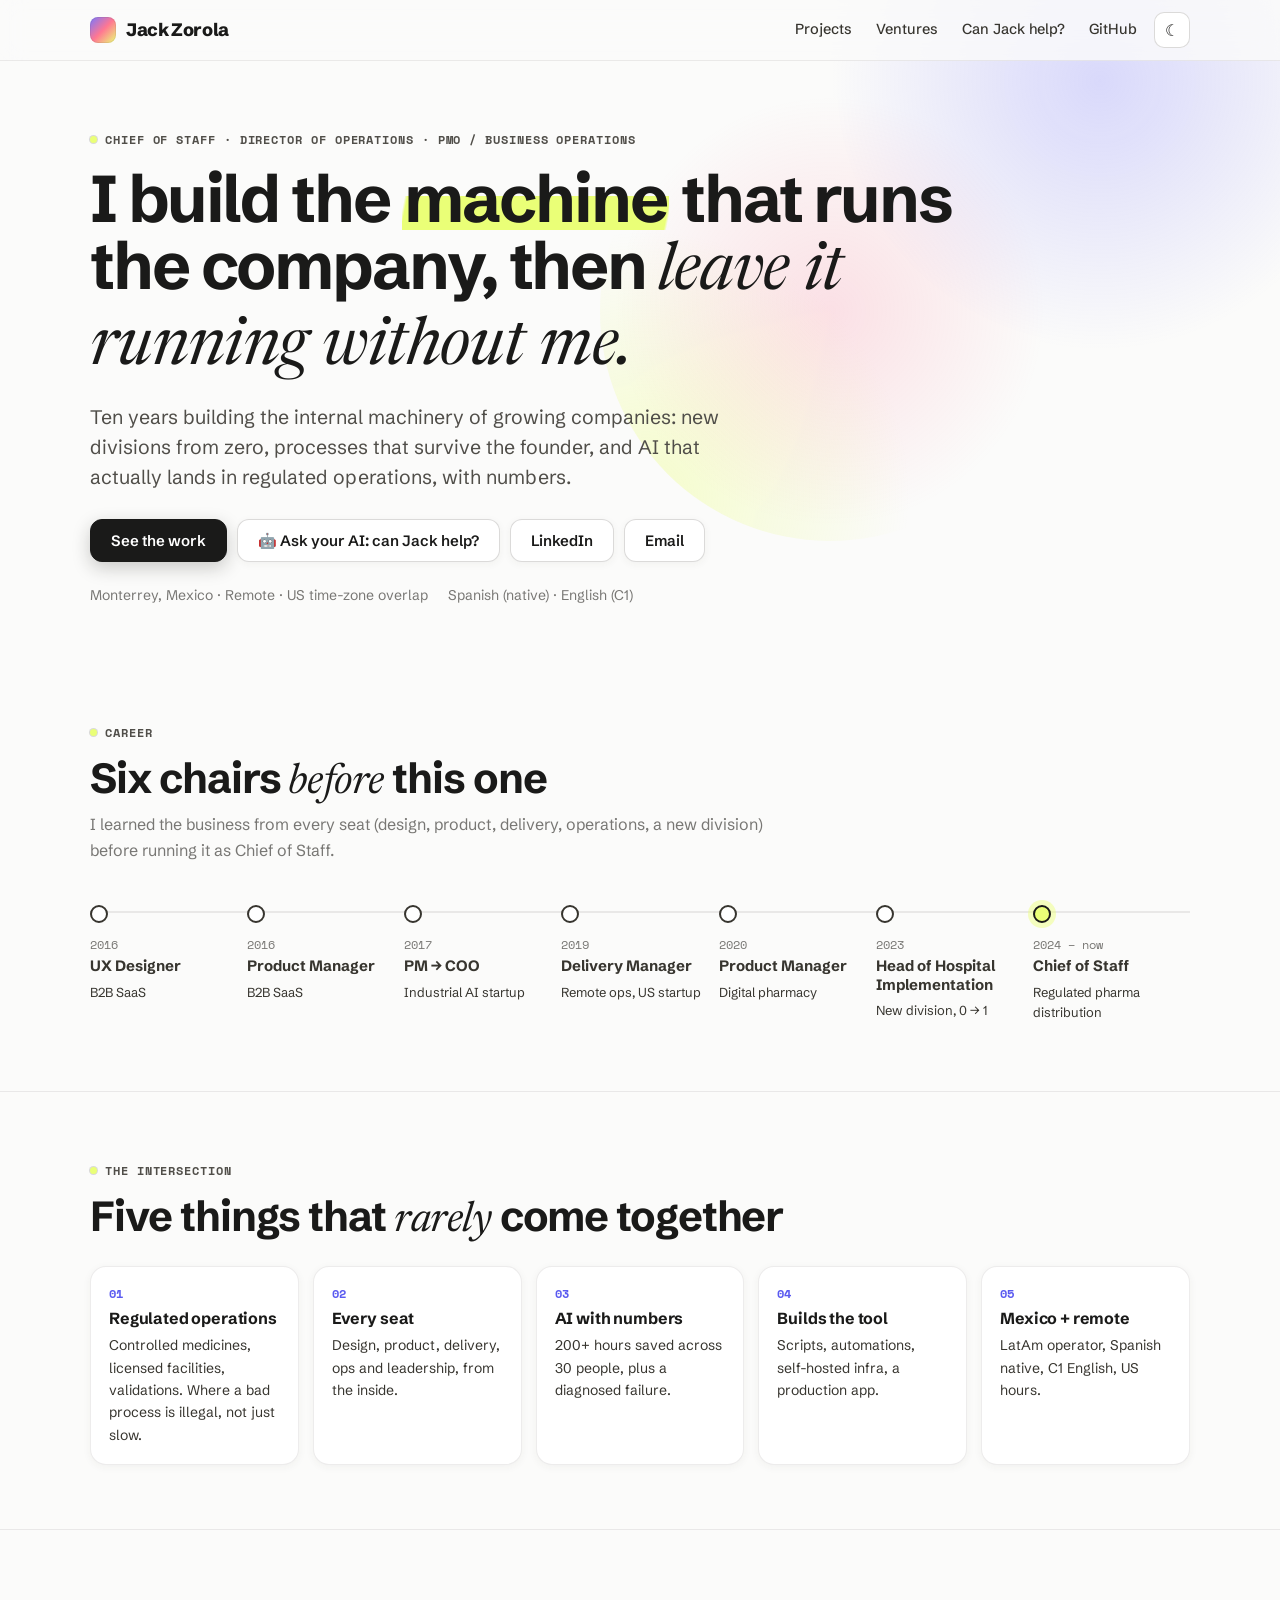
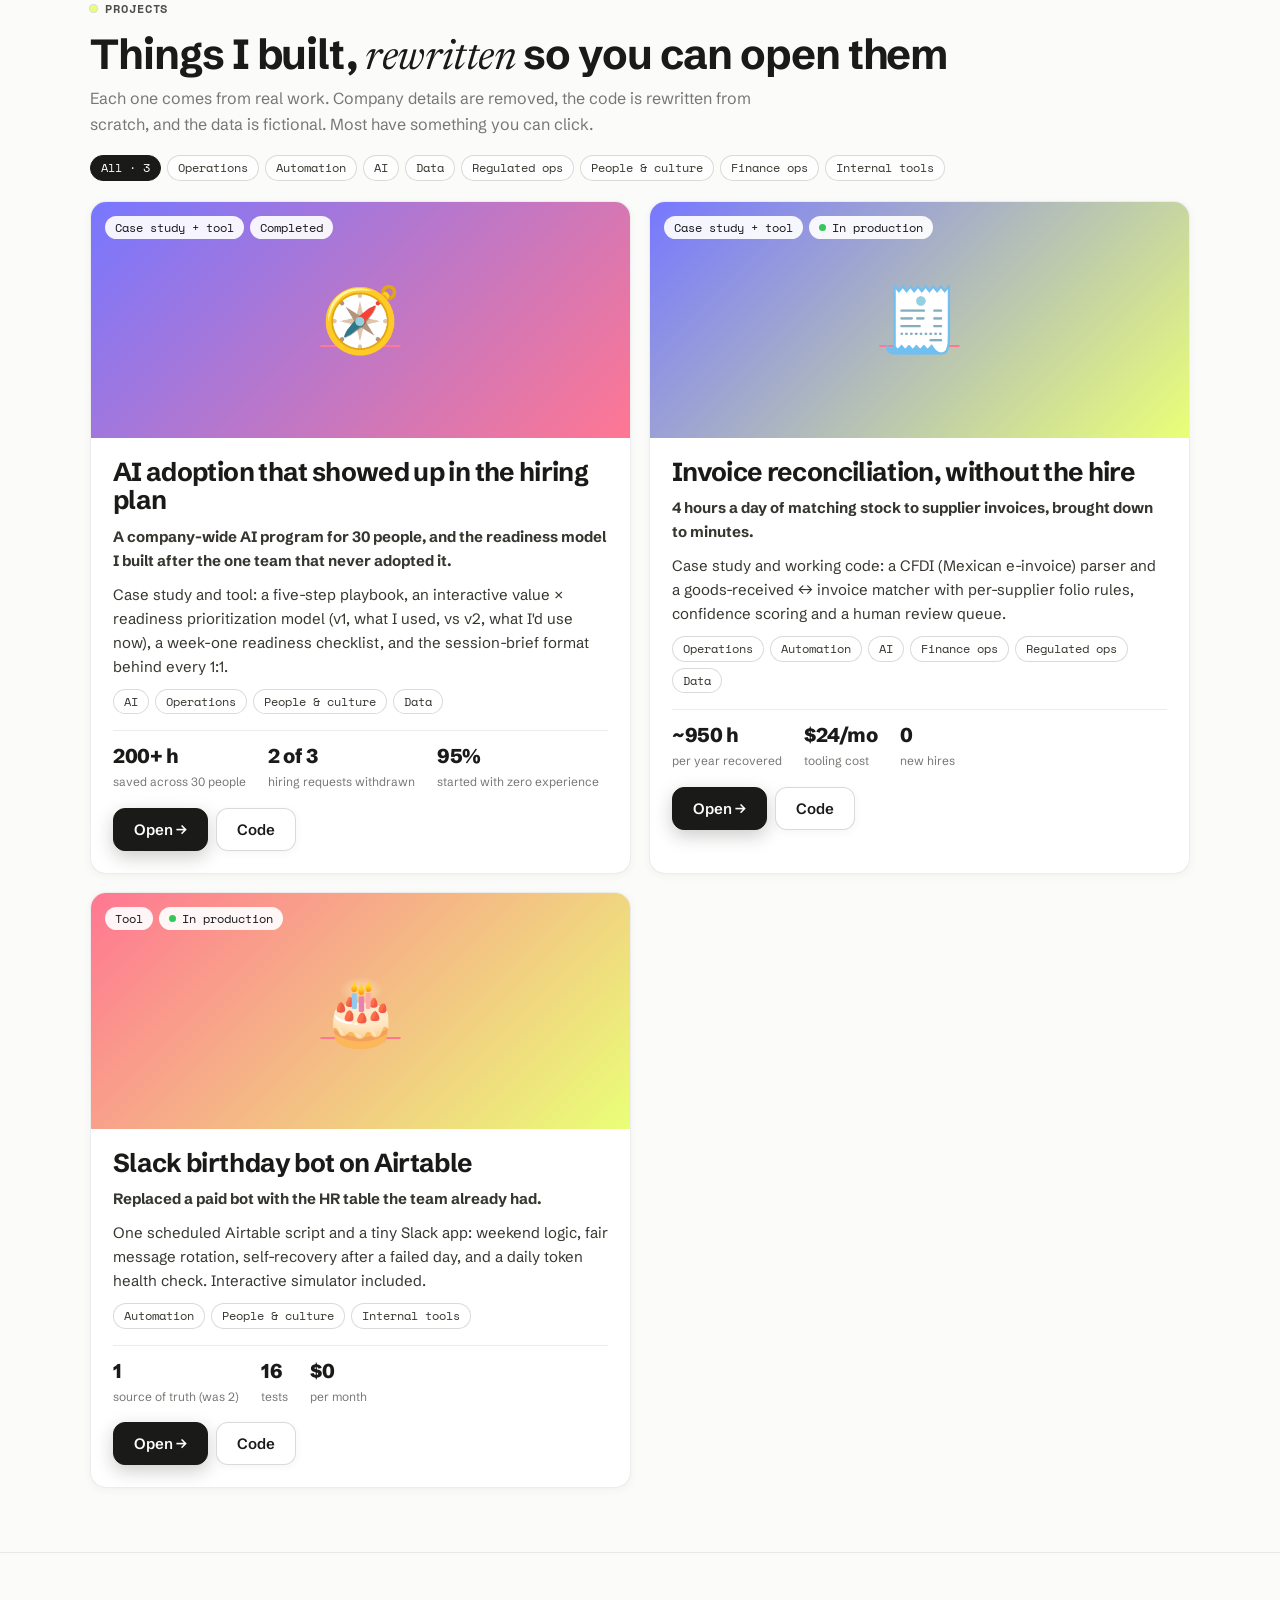
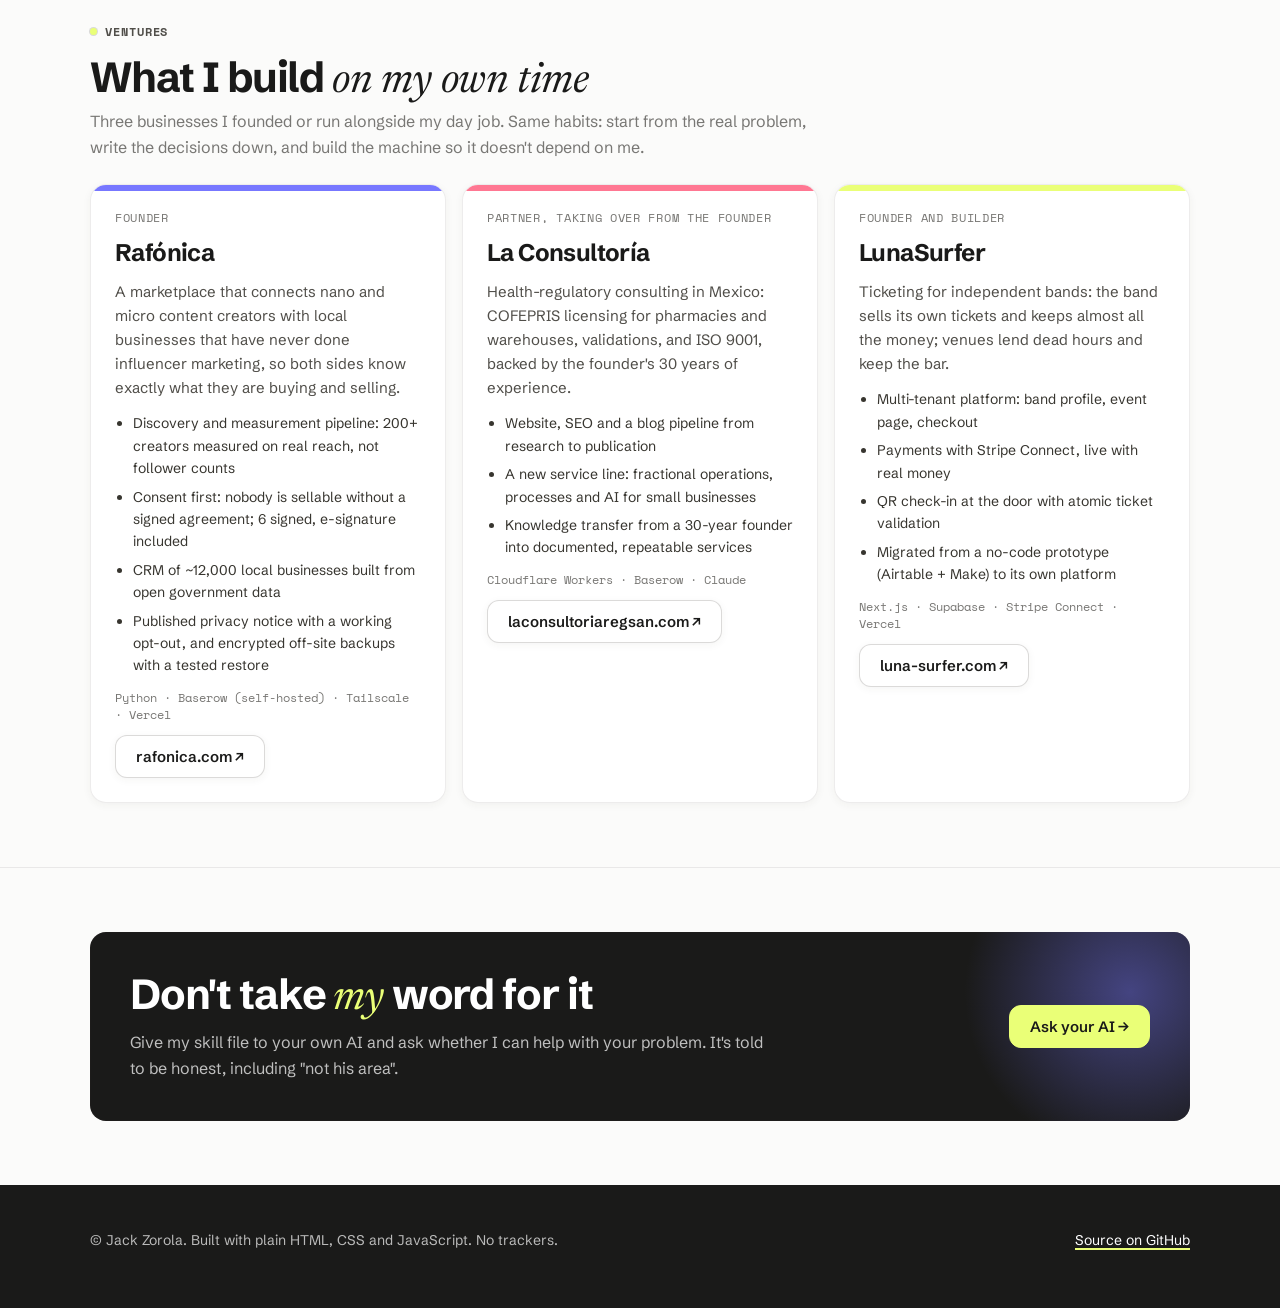
==== commit 6397dd0f: "Add AI adoption playbook; dark mode toggle and smooth scrolling site-wide Co-Authored-By: Claude Opu" ====
--- a/index.html
+++ b/index.html
@@ -9,6 +9,7 @@
 <link rel="preconnect" href="https://fonts.googleapis.com"><link rel="preconnect" href="https://fonts.gstatic.com" crossorigin>
 <link href="https://fonts.googleapis.com/css2?family=Schibsted+Grotesk:wght@400;500;600;700;800&family=Newsreader:ital,opsz,wght@0,6..72,400;1,6..72,400&family=Space+Mono:wght@400;700&display=swap" rel="stylesheet">
 <link rel="stylesheet" href="assets/site.css">
+<script src="assets/site.js"></script>
 <style>
   .hero { padding-top: 64px; padding-bottom: 48px; }
   .hero h1 { margin: 14px 0 18px; max-width: 920px; }
@@ -27,7 +28,7 @@
   .edge .card { padding: 18px; } .edge .n { font: 700 12px var(--mono); color: var(--accent); } .edge h3 { font-size: 16px; margin: 6px 0 6px; } .edge p { margin: 0; font-size: 14px; color: var(--ink-2); }
   .filters { display: flex; flex-wrap: wrap; gap: 6px; margin: 18px 0 20px; }
   .filters button { cursor: pointer; }
-  .filters button[aria-pressed="true"] { background: var(--ink); color: #fff; border-color: var(--ink); }
+  .filters button[aria-pressed="true"] { background: var(--ink); color: var(--on-ink); border-color: var(--ink); }
   .projects { display: grid; gap: 18px; grid-template-columns: 1fr; }
   @media (min-width: 760px) { .projects { grid-template-columns: 1fr 1fr; } }
   .project { display: grid; grid-template-rows: auto 1fr; overflow: hidden; text-decoration: none; transition: transform .15s ease, box-shadow .15s ease; }
@@ -51,16 +52,16 @@
   .venture p { margin: 0; font-size: 15px; color: var(--soft); }
   .venture ul { margin: 0; padding-left: 18px; font-size: 14px; color: var(--ink-2); display: grid; gap: 6px; }
   .venture .stack { font: 400 11.5px var(--mono); color: var(--muted); }
-  .banner { display: grid; gap: 18px; align-items: center; grid-template-columns: 1fr; padding: 28px; background: var(--ink); color: var(--paper); border-radius: var(--radius); }
+  .banner { display: grid; gap: 18px; align-items: center; grid-template-columns: 1fr; padding: 28px; background: var(--band); color: #fff; border-radius: var(--radius); box-shadow: inset 0 0 0 1px var(--line); }
   @media (min-width: 860px) { .banner { grid-template-columns: 1fr auto; padding: 40px; } }
-  .banner h2 { color: var(--paper); } .banner p { color: color-mix(in srgb, var(--paper) 75%, transparent); margin: 8px 0 0; max-width: 640px; }
-  .banner { position: relative; overflow: hidden; } .banner::after { content: ""; position: absolute; right: -120px; top: -120px; width: 360px; height: 360px; border-radius: 50%; background: radial-gradient(circle, rgba(119,119,255,.45), rgba(119,119,255,0) 65%); } .banner > * { position: relative; z-index: 1; } .banner .btn { background: var(--lime); border-color: var(--lime); color: var(--ink); box-shadow: none; } .banner h2 em { color: var(--lime); }
+  .banner h2 { color: #fff; } .banner p { color: rgba(255, 255, 255, .72); margin: 8px 0 0; max-width: 640px; }
+  .banner { position: relative; overflow: hidden; } .banner::after { content: ""; position: absolute; right: -120px; top: -120px; width: 360px; height: 360px; border-radius: 50%; background: radial-gradient(circle, rgba(119,119,255,.45), rgba(119,119,255,0) 65%); } .banner > * { position: relative; z-index: 1; } .banner .btn { background: var(--lime); border-color: var(--lime); color: #1a1a19; box-shadow: none; } .banner h2 em { color: var(--lime); }
 </style>
 </head>
 <body>
 <header class="topbar"><div class="wrap">
   <a class="brand" href="./">Jack Zorola<span>.</span></a>
-  <nav><a href="#projects">Projects</a><a class="hide-sm" href="#ventures">Ventures</a><a href="can-jack-help/">Can Jack help?</a><a class="hide-sm" href="https://github.com/jackzorola10/jackzorola10.github.io">GitHub</a></nav>
+  <nav><a href="#projects">Projects</a><a class="hide-sm" href="#ventures">Ventures</a><a href="can-jack-help/">Can Jack help?</a><a class="hide-sm" href="https://github.com/jackzorola10/jackzorola10.github.io">GitHub</a><button class="theme-toggle" type="button" aria-label="Switch theme"></button></nav>
 </div></header>
 
 <main>
@@ -128,7 +129,6 @@
 
 <footer class="footer"><div class="wrap"><span>© Jack Zorola. Built with plain HTML, CSS and JavaScript. No trackers.</span><a href="https://github.com/jackzorola10/jackzorola10.github.io">Source on GitHub</a></div></footer>
 
-<script src="assets/site.js"></script>
 <script>
 (async () => {
   const $ = id => document.getElementById(id);
@@ -158,7 +158,7 @@
     $('grid').innerHTML = list.map(x => `
       <article class="card project">
         <a class="cover" href="${esc(x.page)}" style="background:linear-gradient(135deg, ${esc(x.cover.from)}, ${esc(x.cover.to)})" aria-label="${esc(x.title)}">
-          <span class="kind chips"><span class="chip">${esc(x.kind)}</span>${x.status ? `<span class="chip live">${esc(x.status)}</span>` : ''}</span>${x.cover.emoji}
+          <span class="kind chips"><span class="chip">${esc(x.kind)}</span>${x.status ? `<span class="chip${x.status === 'In production' ? ' live' : ''}">${esc(x.status)}</span>` : ''}</span>${x.cover.emoji}
         </a>
         <div class="body">
           <h3><a href="${esc(x.page)}" style="text-decoration:none">${esc(x.title)}</a></h3>
--- a/assets/site.css
+++ b/assets/site.css
@@ -29,7 +29,32 @@
   --sans: "Schibsted Grotesk", system-ui, -apple-system, "Segoe UI", sans-serif;
   --serif: "Newsreader", Georgia, serif;
   --mono: "Space Mono", ui-monospace, SFMono-Regular, Menlo, monospace;
+  --on-ink: #ffffff;          /* text on an ink-coloured surface */
+  --glass: rgba(251, 251, 250, .82);
+  --chip-bg: rgba(255, 255, 255, .8);
+  --band: #1a1a19;            /* dark bands (footer, banners) stay dark in both themes */
   color-scheme: light;
+}
+/* Dark theme: warm charcoal, same three accents. Follows the OS unless the visitor picks one. */
+:root[data-theme="dark"] {
+  --paper: #141413; --surface: #1c1c1b; --surface-2: #262624; --ink: #f3f2ee; --ink-2: #dcdad3; --soft: #b9b6ae; --muted: #8f8c85;
+  --line: rgba(255, 255, 255, .08); --line-2: rgba(255, 255, 255, .16);
+  --accent: #a6a6ff; --accent-soft: #24244a;
+  --ok: #72dc9b; --ok-soft: #12301f; --warn: #f2c56b; --warn-soft: #33280f; --info: #a6a6ff; --info-soft: #24244a; --bad: #ff8fa6; --bad-soft: #3a1820;
+  --shadow: 0 2px 8px rgba(0, 0, 0, .3); --shadow-lg: 0 10px 28px -10px rgba(0, 0, 0, .7);
+  --on-ink: #141413; --glass: rgba(20, 20, 19, .8); --chip-bg: rgba(255, 255, 255, .04); --band: #0b0b0a;
+  color-scheme: dark;
+}
+@media (prefers-color-scheme: dark) {
+  :root:not([data-theme="light"]) {
+    --paper: #141413; --surface: #1c1c1b; --surface-2: #262624; --ink: #f3f2ee; --ink-2: #dcdad3; --soft: #b9b6ae; --muted: #8f8c85;
+    --line: rgba(255, 255, 255, .08); --line-2: rgba(255, 255, 255, .16);
+    --accent: #a6a6ff; --accent-soft: #24244a;
+    --ok: #72dc9b; --ok-soft: #12301f; --warn: #f2c56b; --warn-soft: #33280f; --info: #a6a6ff; --info-soft: #24244a; --bad: #ff8fa6; --bad-soft: #3a1820;
+    --shadow: 0 2px 8px rgba(0, 0, 0, .3); --shadow-lg: 0 10px 28px -10px rgba(0, 0, 0, .7);
+    --on-ink: #141413; --glass: rgba(20, 20, 19, .8); --chip-bg: rgba(255, 255, 255, .04); --band: #0b0b0a;
+    color-scheme: dark;
+  }
 }
 
 @keyframes drift { 0% { transform: translate(0, 0) scale(1); } 33% { transform: translate(3%, -4%) scale(1.06); } 66% { transform: translate(-3%, 3%) scale(.97); } 100% { transform: translate(0, 0) scale(1); } }
@@ -37,7 +62,8 @@
 @keyframes blink { 0%, 100% { opacity: 1; } 50% { opacity: .25; } }
 
 * { box-sizing: border-box; }
-html { -webkit-text-size-adjust: 100%; }
+html { -webkit-text-size-adjust: 100%; scroll-behavior: smooth; }
+[id] { scroll-margin-top: 76px; }
 body { margin: 0; background: var(--paper); color: var(--ink-2); font: 16px/1.6 var(--sans); overflow-x: hidden; -webkit-font-smoothing: antialiased; }
 ::selection { background: var(--lime); color: var(--ink); }
 a { color: inherit; text-decoration-color: var(--pink); text-decoration-thickness: 2px; text-underline-offset: 3px; }
@@ -50,7 +76,7 @@
 @media (min-width: 720px) { .wrap { padding: 0 30px; } }
 
 /* top bar: frosted glass over the warm canvas */
-.topbar { border-bottom: 1px solid var(--line); background: rgba(251, 251, 250, .82); backdrop-filter: blur(12px); -webkit-backdrop-filter: blur(12px); position: sticky; top: 0; z-index: 50; }
+.topbar { border-bottom: 1px solid var(--line); background: var(--glass); backdrop-filter: blur(12px); -webkit-backdrop-filter: blur(12px); position: sticky; top: 0; z-index: 50; }
 .topbar .wrap { display: flex; align-items: center; gap: 16px; height: 60px; }
 .brand { display: inline-flex; align-items: center; gap: 10px; font-weight: 800; font-size: 18px; letter-spacing: -.02em; color: var(--ink); text-decoration: none; }
 .brand::before { content: ""; width: 26px; height: 26px; border-radius: 8px; background: var(--grad); box-shadow: inset 0 0 0 1px rgba(26, 26, 25, .08); }
@@ -58,7 +84,8 @@
 .topbar nav { margin-left: auto; display: flex; gap: 2px; align-items: center; }
 .topbar nav a { font-size: 14.5px; font-weight: 500; text-decoration: none; color: var(--ink-2); padding: 7px 11px; border-radius: 10px; }
 .topbar nav a:hover { background: var(--surface-2); color: var(--ink); }
-.theme-toggle { display: none; }
+.theme-toggle { margin-left: 4px; width: 36px; height: 36px; border-radius: 10px; border: 1px solid var(--line-2); background: var(--surface); color: var(--ink); cursor: pointer; display: inline-grid; place-items: center; font-size: 16px; transition: border-color .2s, transform .2s; }
+.theme-toggle:hover { border-color: var(--ink); transform: rotate(-12deg); }
 @media (max-width: 560px) { .topbar nav a.hide-sm { display: none; } }
 
 /* type */
@@ -90,22 +117,22 @@
 .grid-2 { grid-template-columns: 1fr; }
 .grid-3 { grid-template-columns: 1fr; }
 @media (min-width: 760px) { .grid-2 { grid-template-columns: 1fr 1fr; } .grid-3 { grid-template-columns: repeat(3, 1fr); } }
-.chip { display: inline-flex; align-items: center; gap: 6px; font: 400 11.5px/1 var(--mono); padding: 6px 10px; border-radius: 999px; border: 1px solid var(--line-2); background: rgba(255, 255, 255, .8); color: var(--ink-2); white-space: nowrap; }
+.chip { display: inline-flex; align-items: center; gap: 6px; font: 400 11.5px/1 var(--mono); padding: 6px 10px; border-radius: 999px; border: 1px solid var(--line-2); background: var(--chip-bg); color: var(--ink-2); white-space: nowrap; }
 .chip.ok { background: var(--ok-soft); color: var(--ok); border-color: transparent; }
 .chip.warn { background: var(--warn-soft); color: var(--warn); border-color: transparent; }
 .chip.info { background: var(--info-soft); color: var(--info); border-color: transparent; }
 .chip.bad { background: var(--bad-soft); color: var(--bad); border-color: transparent; }
-.chip.accent { background: var(--lime); color: var(--ink); border-color: transparent; }
+.chip.accent { background: var(--lime); color: #1a1a19; border-color: transparent; }
 .chip.live::before { content: ""; width: 7px; height: 7px; border-radius: 999px; background: var(--live); animation: blink 1.6s ease-in-out infinite; }
 .chips { display: flex; flex-wrap: wrap; gap: 6px; }
-.btn { display: inline-flex; align-items: center; justify-content: center; gap: 9px; font: 600 15px/1 var(--sans); padding: 13px 20px; border-radius: 12px; border: 1px solid var(--ink); background: var(--ink); color: #fff; cursor: pointer; text-decoration: none; box-shadow: 0 6px 18px rgba(26, 26, 25, .22); transition: background .2s, transform .2s, border-color .2s; }
-.btn:hover { background: var(--ink-2); color: #fff; transform: translateY(-1px); }
-.btn.ghost { background: #fff; color: var(--ink); border-color: var(--line-2); box-shadow: var(--shadow); }
-.btn.ghost:hover { border-color: var(--ink); color: var(--ink); background: #fff; }
+.btn { display: inline-flex; align-items: center; justify-content: center; gap: 9px; font: 600 15px/1 var(--sans); padding: 13px 20px; border-radius: 12px; border: 1px solid var(--ink); background: var(--ink); color: var(--on-ink); cursor: pointer; text-decoration: none; box-shadow: 0 6px 18px rgba(26, 26, 25, .22); transition: background .2s, transform .2s, border-color .2s; }
+.btn:hover { background: var(--ink-2); color: var(--on-ink); transform: translateY(-1px); }
+.btn.ghost { background: var(--surface); color: var(--ink); border-color: var(--line-2); box-shadow: var(--shadow); }
+.btn.ghost:hover { border-color: var(--ink); color: var(--ink); background: var(--surface); }
 .btn:disabled { opacity: .4; cursor: not-allowed; transform: none; }
 .stat { font-weight: 800; font-size: clamp(32px, 4.6vw, 48px); line-height: 1; letter-spacing: -.035em; color: var(--ink); }
 .stat-label { font-size: 13.5px; color: var(--muted); margin-top: 8px; }
-input, select { font: inherit; color: var(--ink); background: #fff; border: 1px solid var(--line-2); border-radius: 10px; padding: 9px 11px; min-width: 0; }
+input, select { font: inherit; color: var(--ink); background: var(--surface); border: 1px solid var(--line-2); border-radius: 10px; padding: 9px 11px; min-width: 0; }
 label { font-size: 13px; color: var(--muted); }
 table { border-collapse: collapse; width: 100%; font-size: 14px; }
 th { text-align: left; font: 700 10.5px/1 var(--mono); letter-spacing: .08em; text-transform: uppercase; color: var(--muted); padding: 10px 8px; border-bottom: 1px solid var(--line-2); }
@@ -117,16 +144,16 @@
 .phases { display: grid; gap: 14px; counter-reset: phase; }
 @media (min-width: 860px) { .phases { grid-template-columns: repeat(3, 1fr); } }
 .phase { position: relative; padding: 24px; }
-.phase::before { counter-increment: phase; content: "0" counter(phase); display: inline-grid; place-items: center; width: 34px; height: 34px; border-radius: 10px; background: var(--grad); color: var(--ink); font: 700 12px var(--mono); }
+.phase::before { counter-increment: phase; content: "0" counter(phase); display: inline-grid; place-items: center; width: 34px; height: 34px; border-radius: 10px; background: var(--grad); color: #1a1a19; font: 700 12px var(--mono); }
 .phase h3 { margin: 12px 0 8px; }
 .phase .result { margin-top: 14px; padding-top: 12px; border-top: 1px dashed var(--line-2); font-size: 14px; }
 
 /* footer: dark ink band */
-.footer { padding: 44px 0 56px; background: var(--ink); color: rgba(255, 255, 255, .7); font-size: 14px; }
+.footer { padding: 44px 0 56px; background: var(--band); color: rgba(255, 255, 255, .7); font-size: 14px; }
 .footer a { color: #fff; text-decoration-color: var(--lime); }
 .footer .wrap { display: flex; flex-wrap: wrap; gap: 12px 24px; justify-content: space-between; }
 
 /* grid children must be allowed to shrink, or wide <pre>/tables push the page sideways on phones */
 .grid > *, .phases > *, .xml-grid > *, .sim > *, .chart-row > *, .projects > * { min-width: 0; }
 
-@media (prefers-reduced-motion: reduce) { *, *::before, *::after { animation: none !important; transition: none !important; } }
+@media (prefers-reduced-motion: reduce) { html { scroll-behavior: auto; } *, *::before, *::after { animation: none !important; transition: none !important; } }
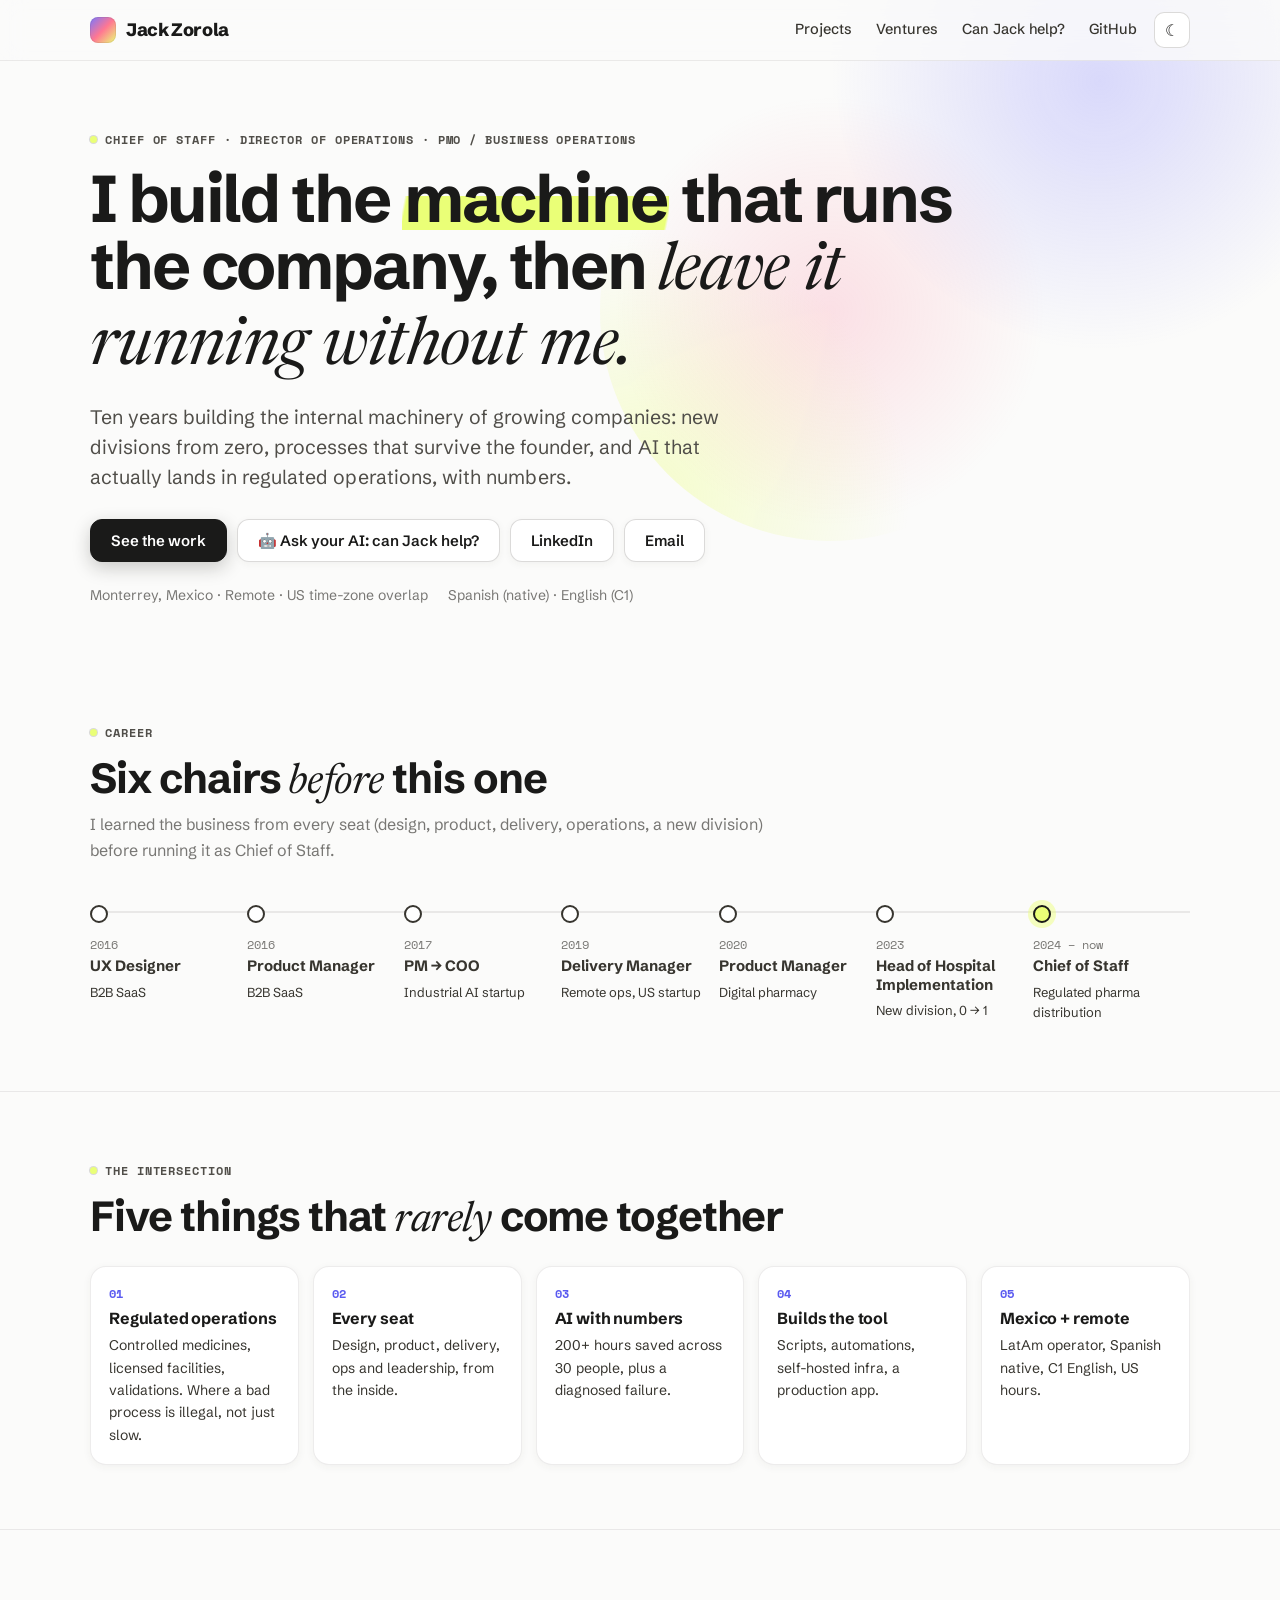
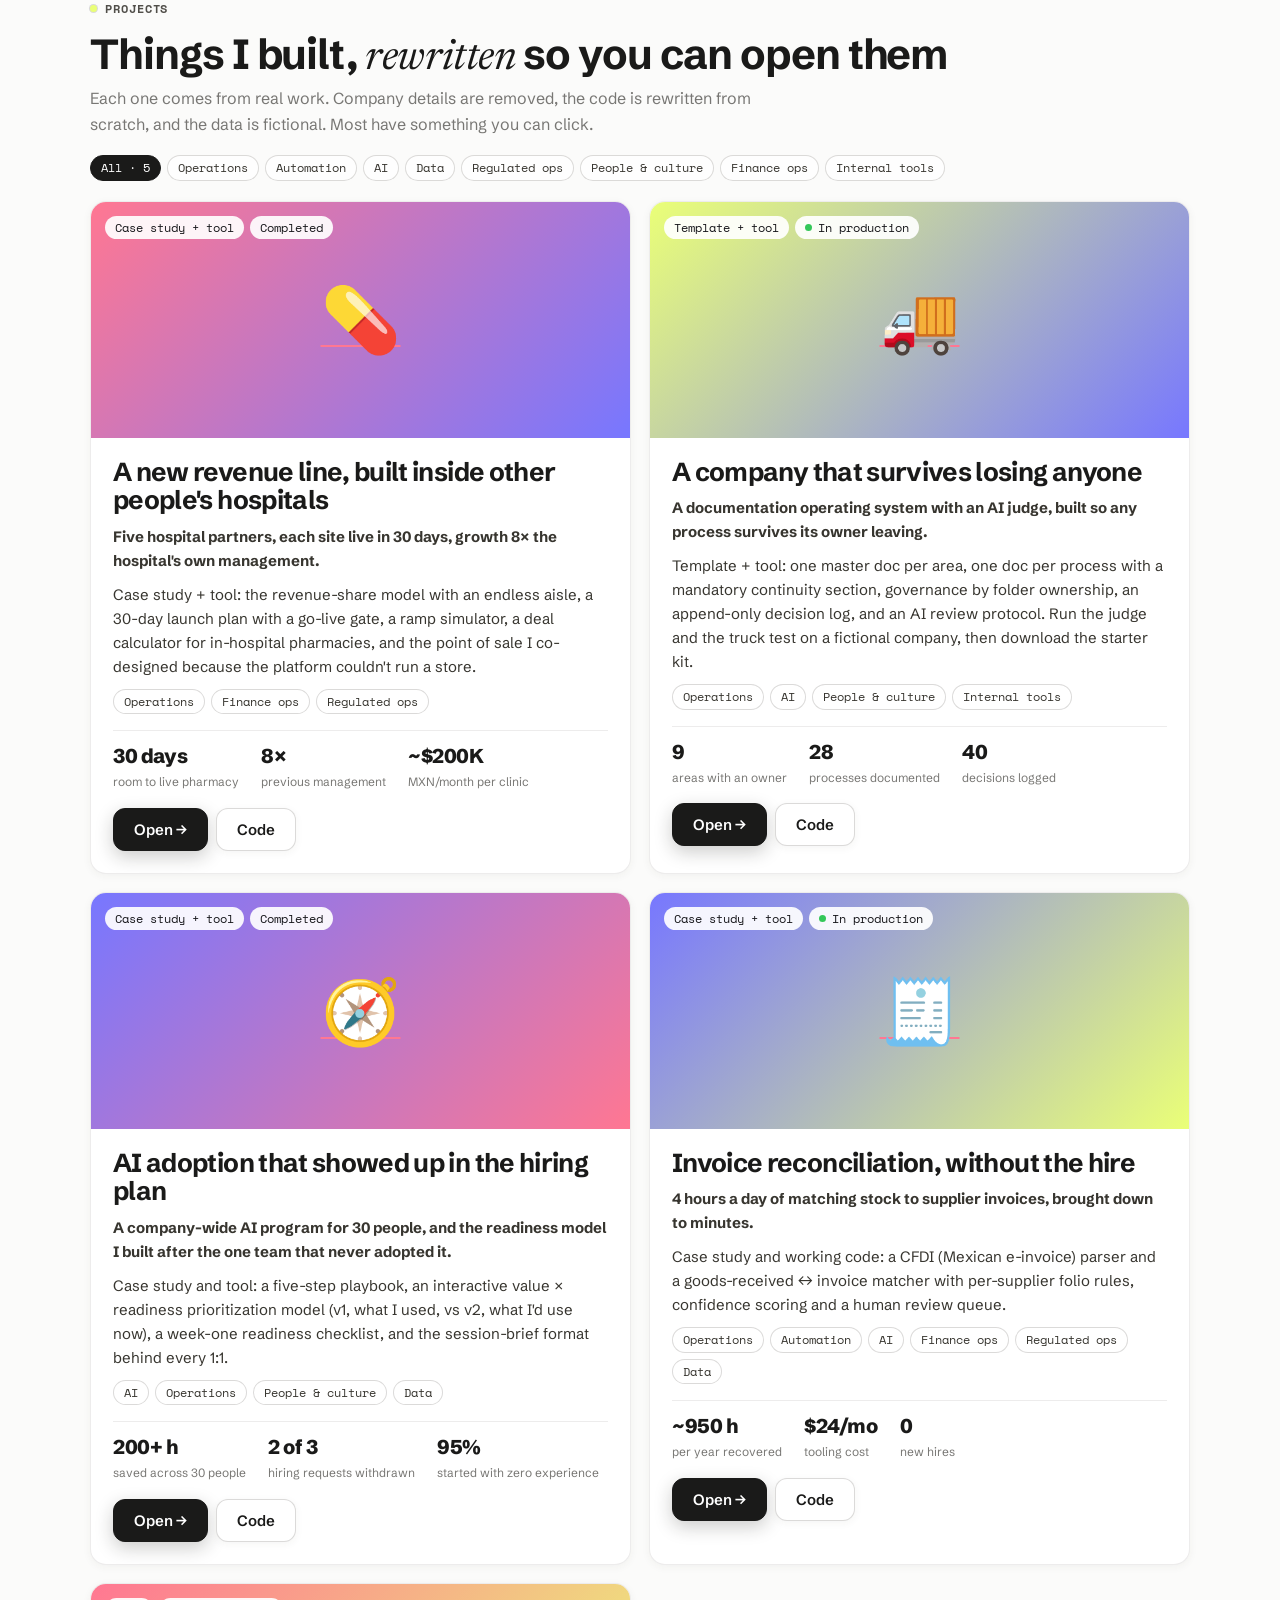
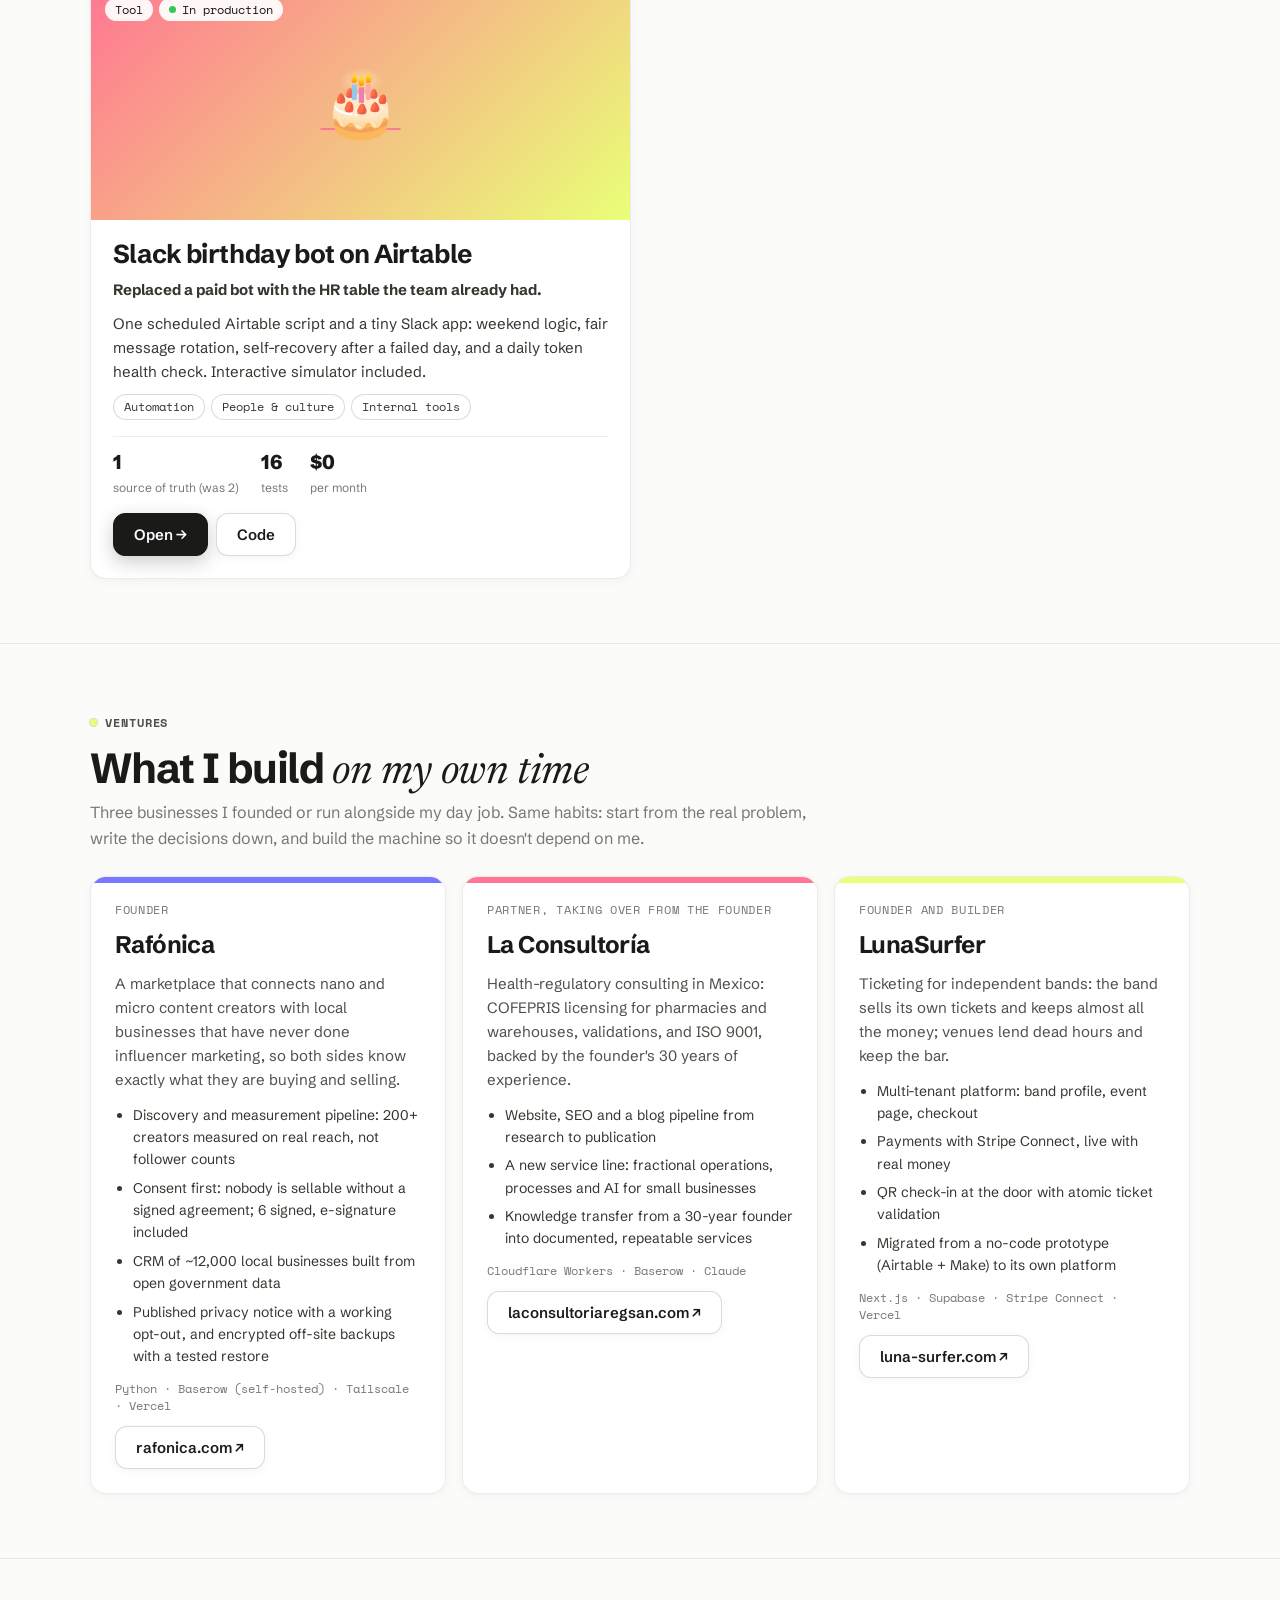
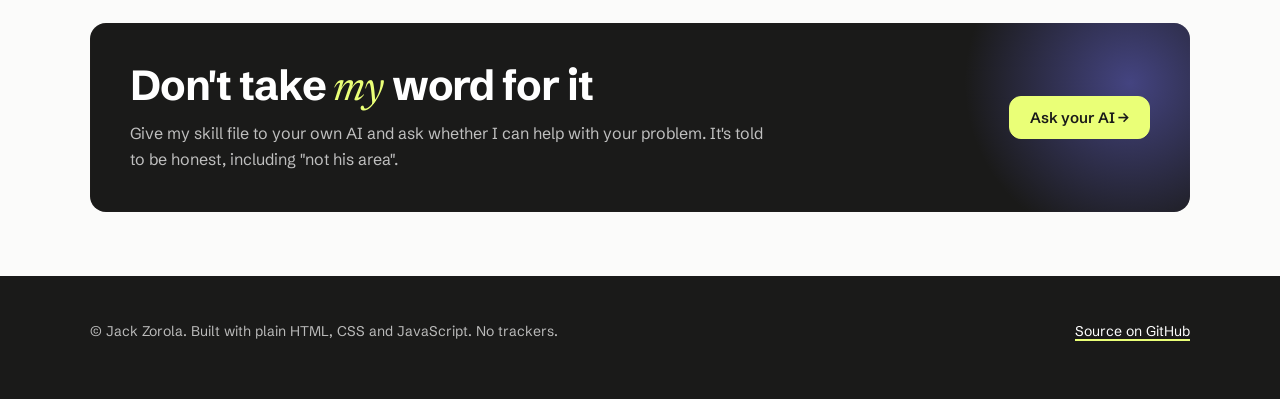
==== commit 60f08d18: "Add hospital pharmacy launch case; readable dark-mode highlight; curated gallery order Co-Authored-B" ====
--- a/index.html
+++ b/index.html
@@ -154,7 +154,7 @@
     $('filters').querySelectorAll('button').forEach(b => b.addEventListener('click', () => { active = b.dataset.t; renderFilters(); renderGrid(); }));
   };
   const renderGrid = () => {
-    const list = data.projects.filter(x => active === 'all' || x.tags.includes(active)).sort((a, b) => (b.featured === true) - (a.featured === true) || b.year - a.year);
+    const list = data.projects.filter(x => active === 'all' || x.tags.includes(active)).sort((a, b) => (b.featured === true) - (a.featured === true)); // stable: keeps the curated order of projects.json
     $('grid').innerHTML = list.map(x => `
       <article class="card project">
         <a class="cover" href="${esc(x.page)}" style="background:linear-gradient(135deg, ${esc(x.cover.from)}, ${esc(x.cover.to)})" aria-label="${esc(x.title)}">
--- a/assets/site.css
+++ b/assets/site.css
@@ -62,7 +62,7 @@
 @keyframes blink { 0%, 100% { opacity: 1; } 50% { opacity: .25; } }
 
 * { box-sizing: border-box; }
-html { -webkit-text-size-adjust: 100%; scroll-behavior: smooth; }
+html { -webkit-text-size-adjust: 100%; scroll-behavior: smooth; overflow-x: clip; }
 [id] { scroll-margin-top: 76px; }
 body { margin: 0; background: var(--paper); color: var(--ink-2); font: 16px/1.6 var(--sans); overflow-x: hidden; -webkit-font-smoothing: antialiased; }
 ::selection { background: var(--lime); color: var(--ink); }
@@ -97,6 +97,10 @@
 h3 { font-size: 18px; font-weight: 700; line-height: 1.25; letter-spacing: -.01em; }
 h1 em, h2 em, .it { font-family: var(--serif); font-style: italic; font-weight: 400; letter-spacing: -.01em; }
 .hl { white-space: nowrap; padding: 0 .04em; background-image: linear-gradient(101deg, rgba(234, 255, 119, 0) 1%, var(--lime) 2%, var(--lime) 98%, rgba(234, 255, 119, 0) 99%); background-repeat: no-repeat; background-size: 100% 42%; background-position: 0 82%; }
+/* Dark theme: light text on a lime band is unreadable, so the word itself turns lime and the
+   marker becomes a thin pen stroke underneath. Same brand gesture, legible on charcoal. */
+:root[data-theme="dark"] .hl { color: var(--lime); background-size: 100% 9%; background-position: 0 96%; background-image: linear-gradient(101deg, rgba(234, 255, 119, 0) 1%, rgba(234, 255, 119, .55) 2%, rgba(234, 255, 119, .55) 98%, rgba(234, 255, 119, 0) 99%); }
+@media (prefers-color-scheme: dark) { :root:not([data-theme="light"]) .hl { color: var(--lime); background-size: 100% 9%; background-position: 0 96%; background-image: linear-gradient(101deg, rgba(234, 255, 119, 0) 1%, rgba(234, 255, 119, .55) 2%, rgba(234, 255, 119, .55) 98%, rgba(234, 255, 119, 0) 99%); } }
 .lead { font-size: clamp(17px, 2vw, 19.5px); line-height: 1.55; color: var(--soft); max-width: 34em; }
 .muted { color: var(--muted); }
 .small { font-size: 14px; }
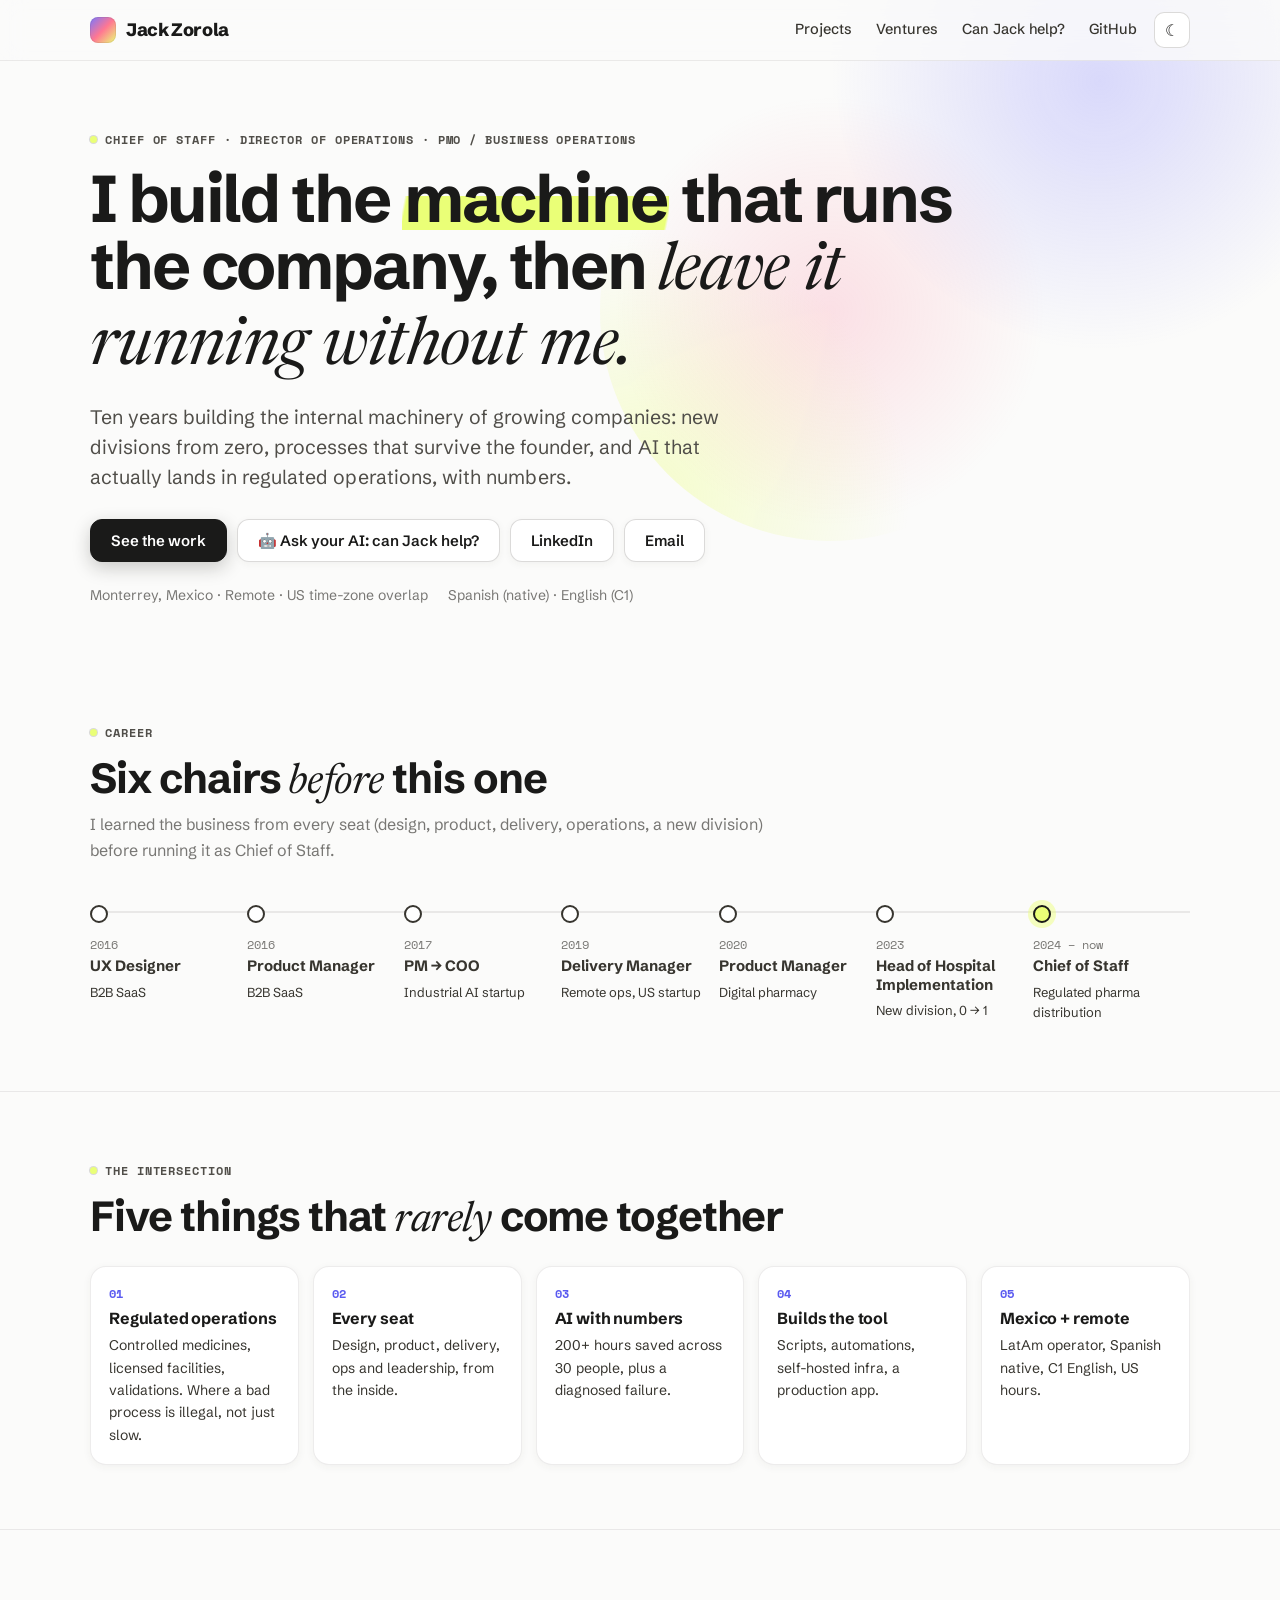
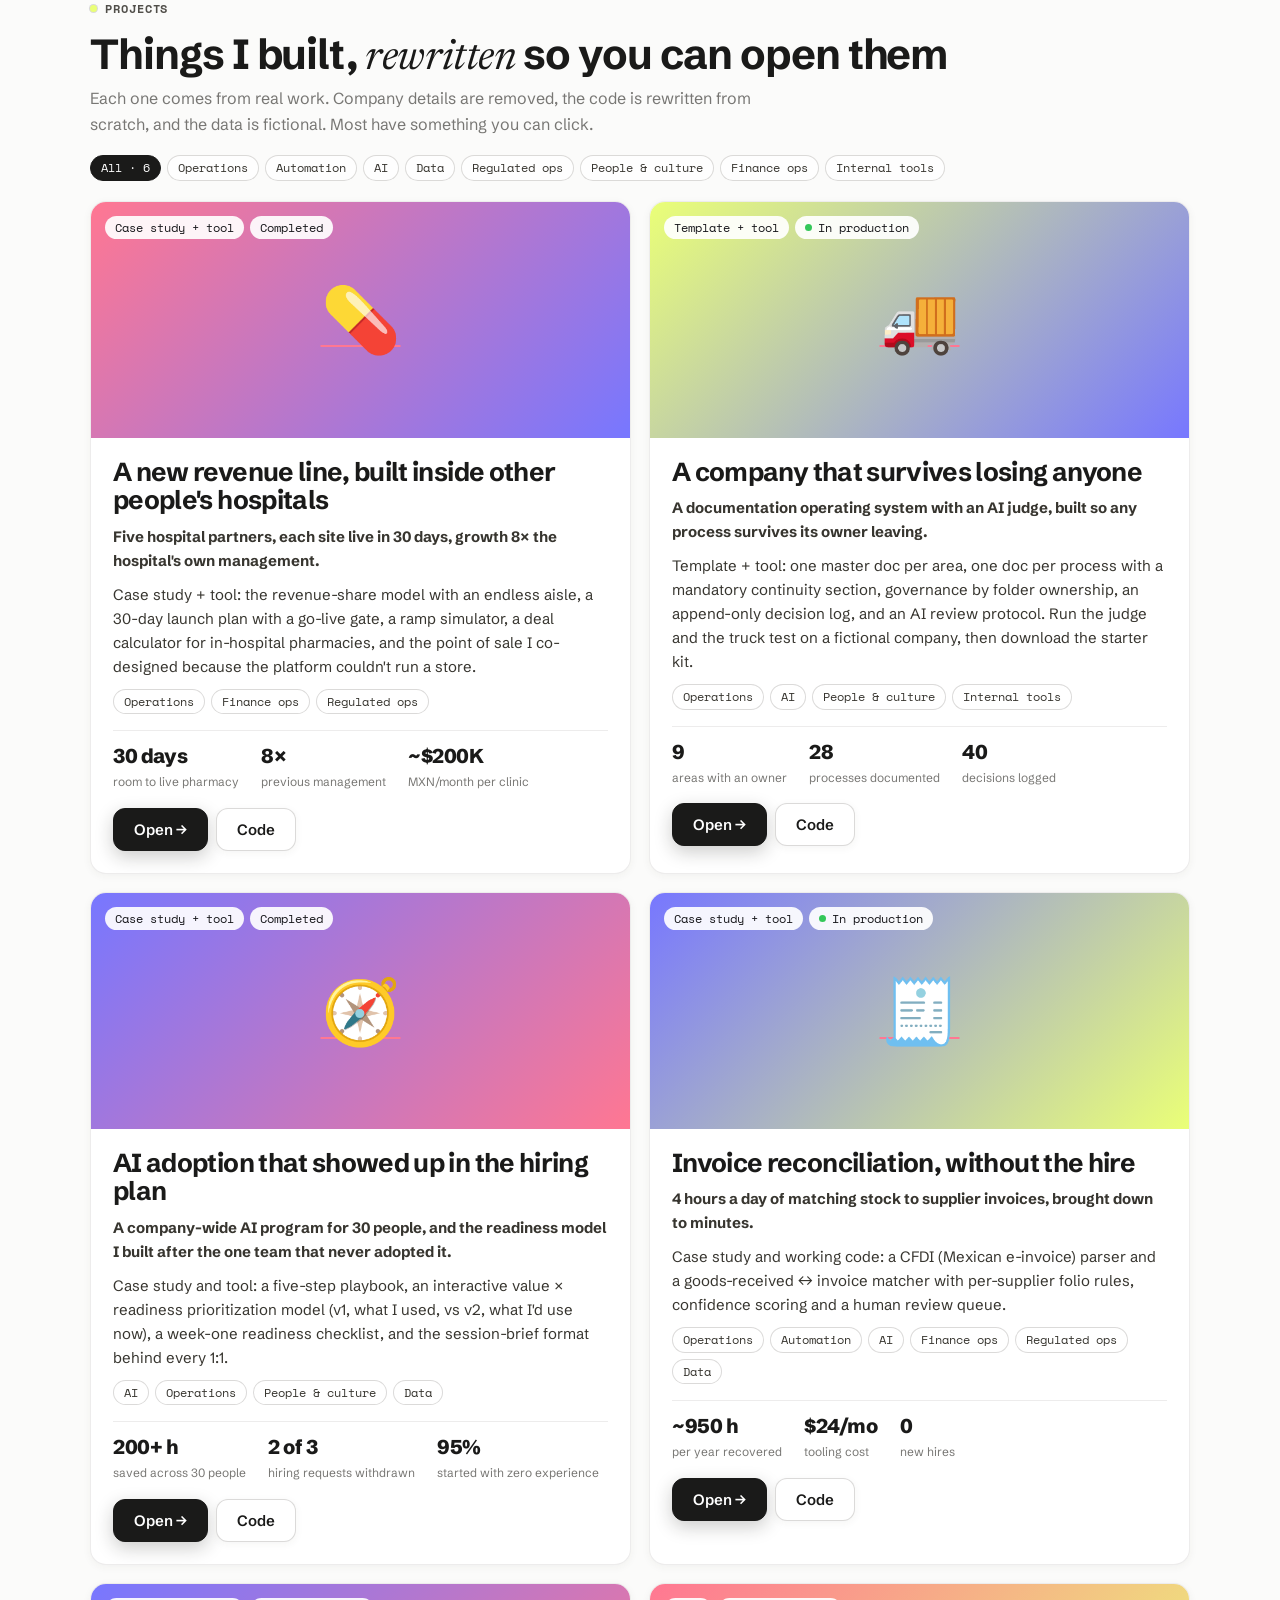
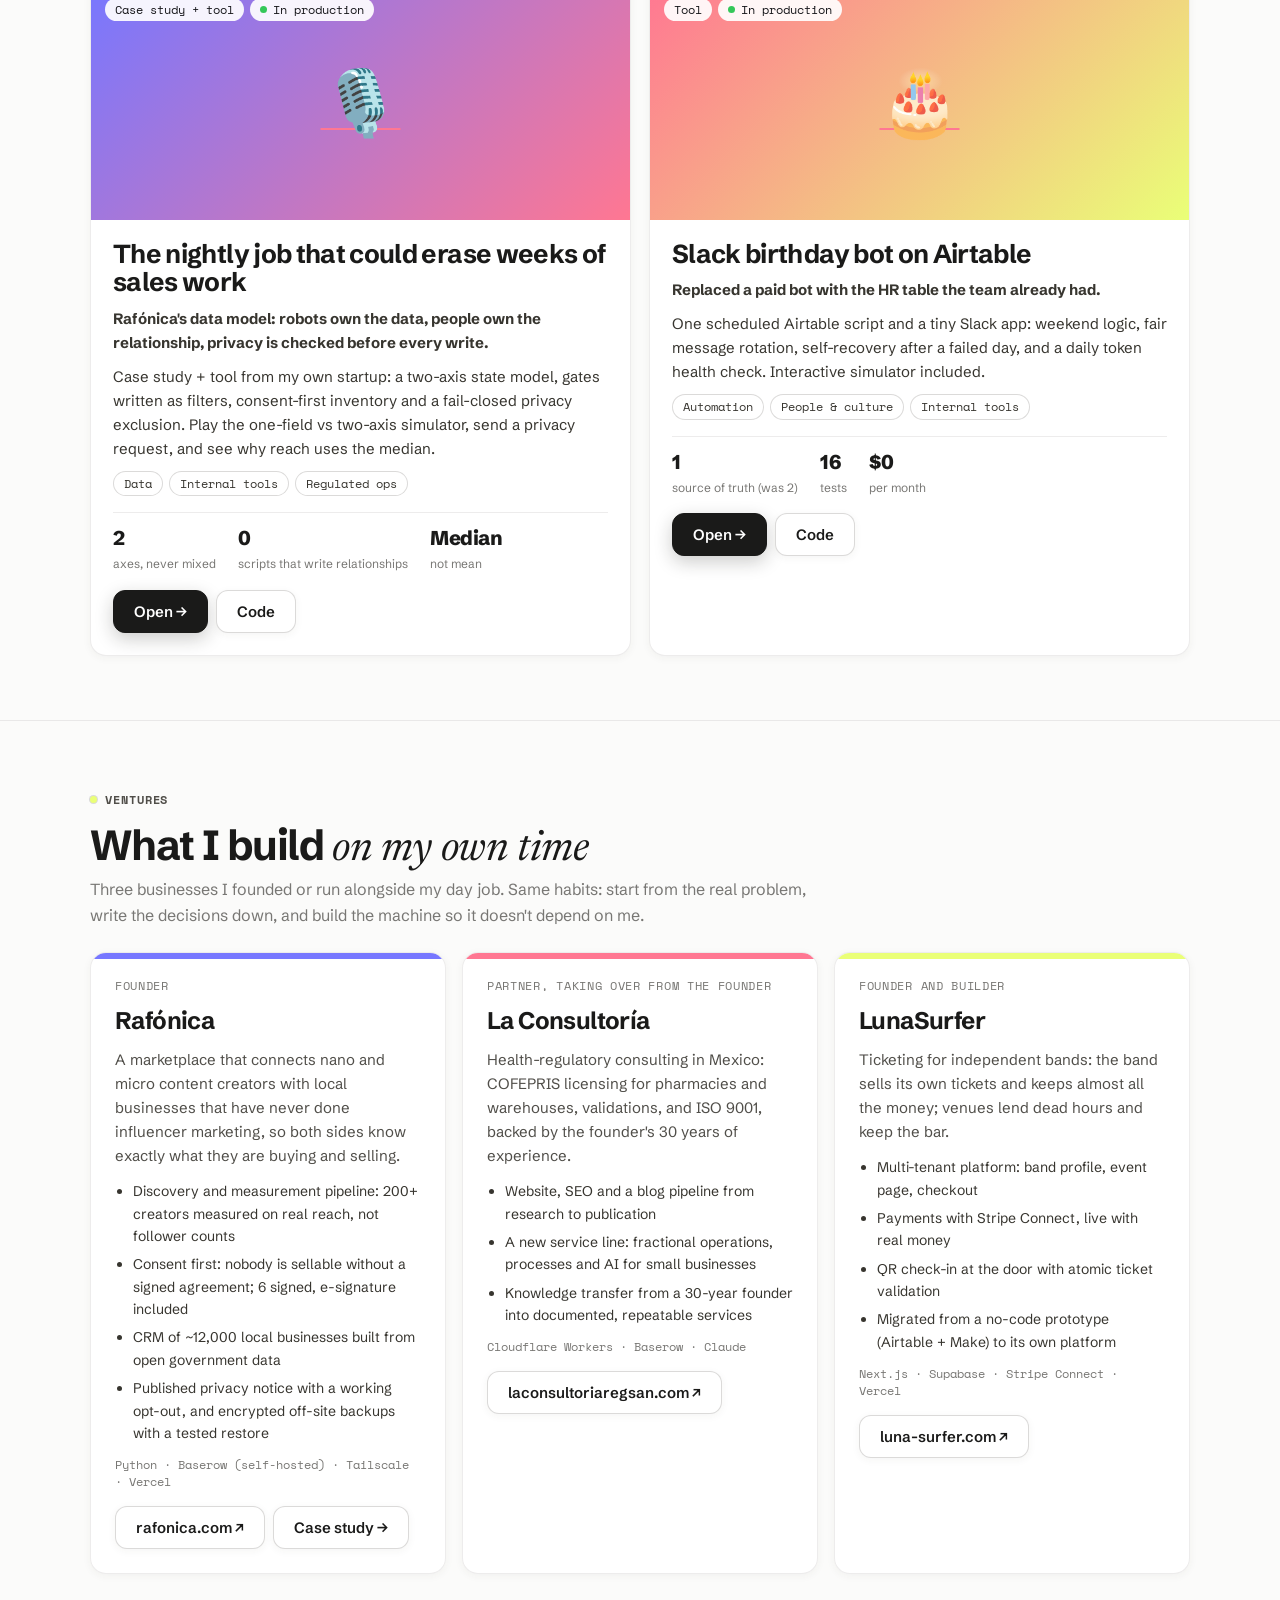
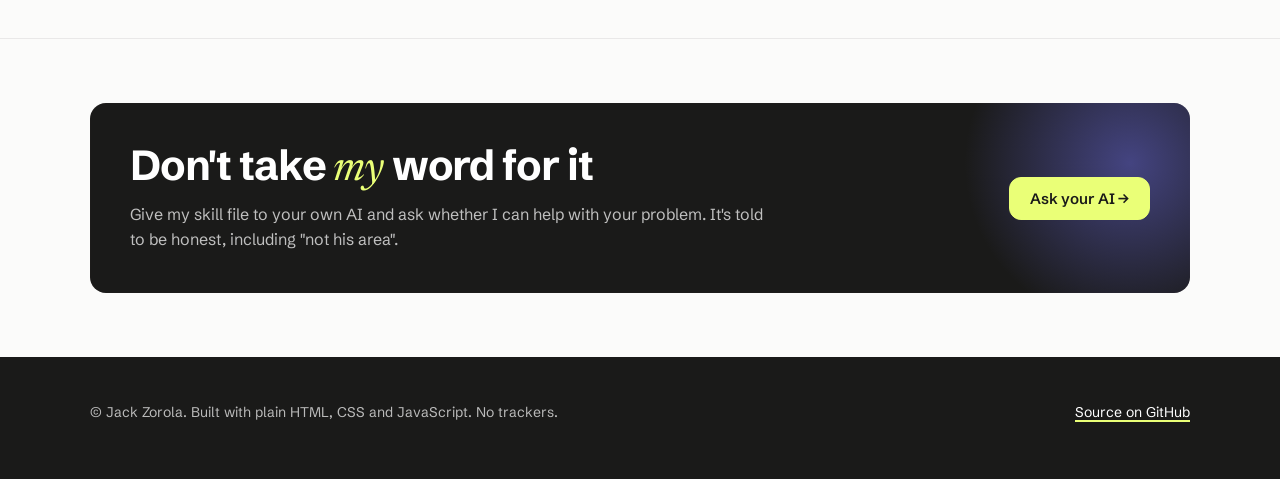
==== commit a737057b: "Add Rafónica two-axis pipeline case; link it from Ventures Co-Authored-By: Claude Opus 5.5 <noreply@" ====
--- a/index.html
+++ b/index.html
@@ -178,7 +178,7 @@
       <p>${esc(v.what)}</p>
       <ul>${v.built.map(b => `<li>${esc(b)}</li>`).join('')}</ul>
       <div class="stack">${esc(v.stack)}</div>
-      <div><a class="btn ghost" href="${esc(v.url)}" target="_blank" rel="noopener">${esc(v.url.replace('https://', ''))} ↗</a></div>
+      <div class="links"><a class="btn ghost" href="${esc(v.url)}" target="_blank" rel="noopener">${esc(v.url.replace('https://', ''))} ↗</a>${v.case ? `<a class="btn ghost" href="${esc(v.case)}">Case study →</a>` : ''}</div>
     </article>`).join('');
 })();
 </script>
